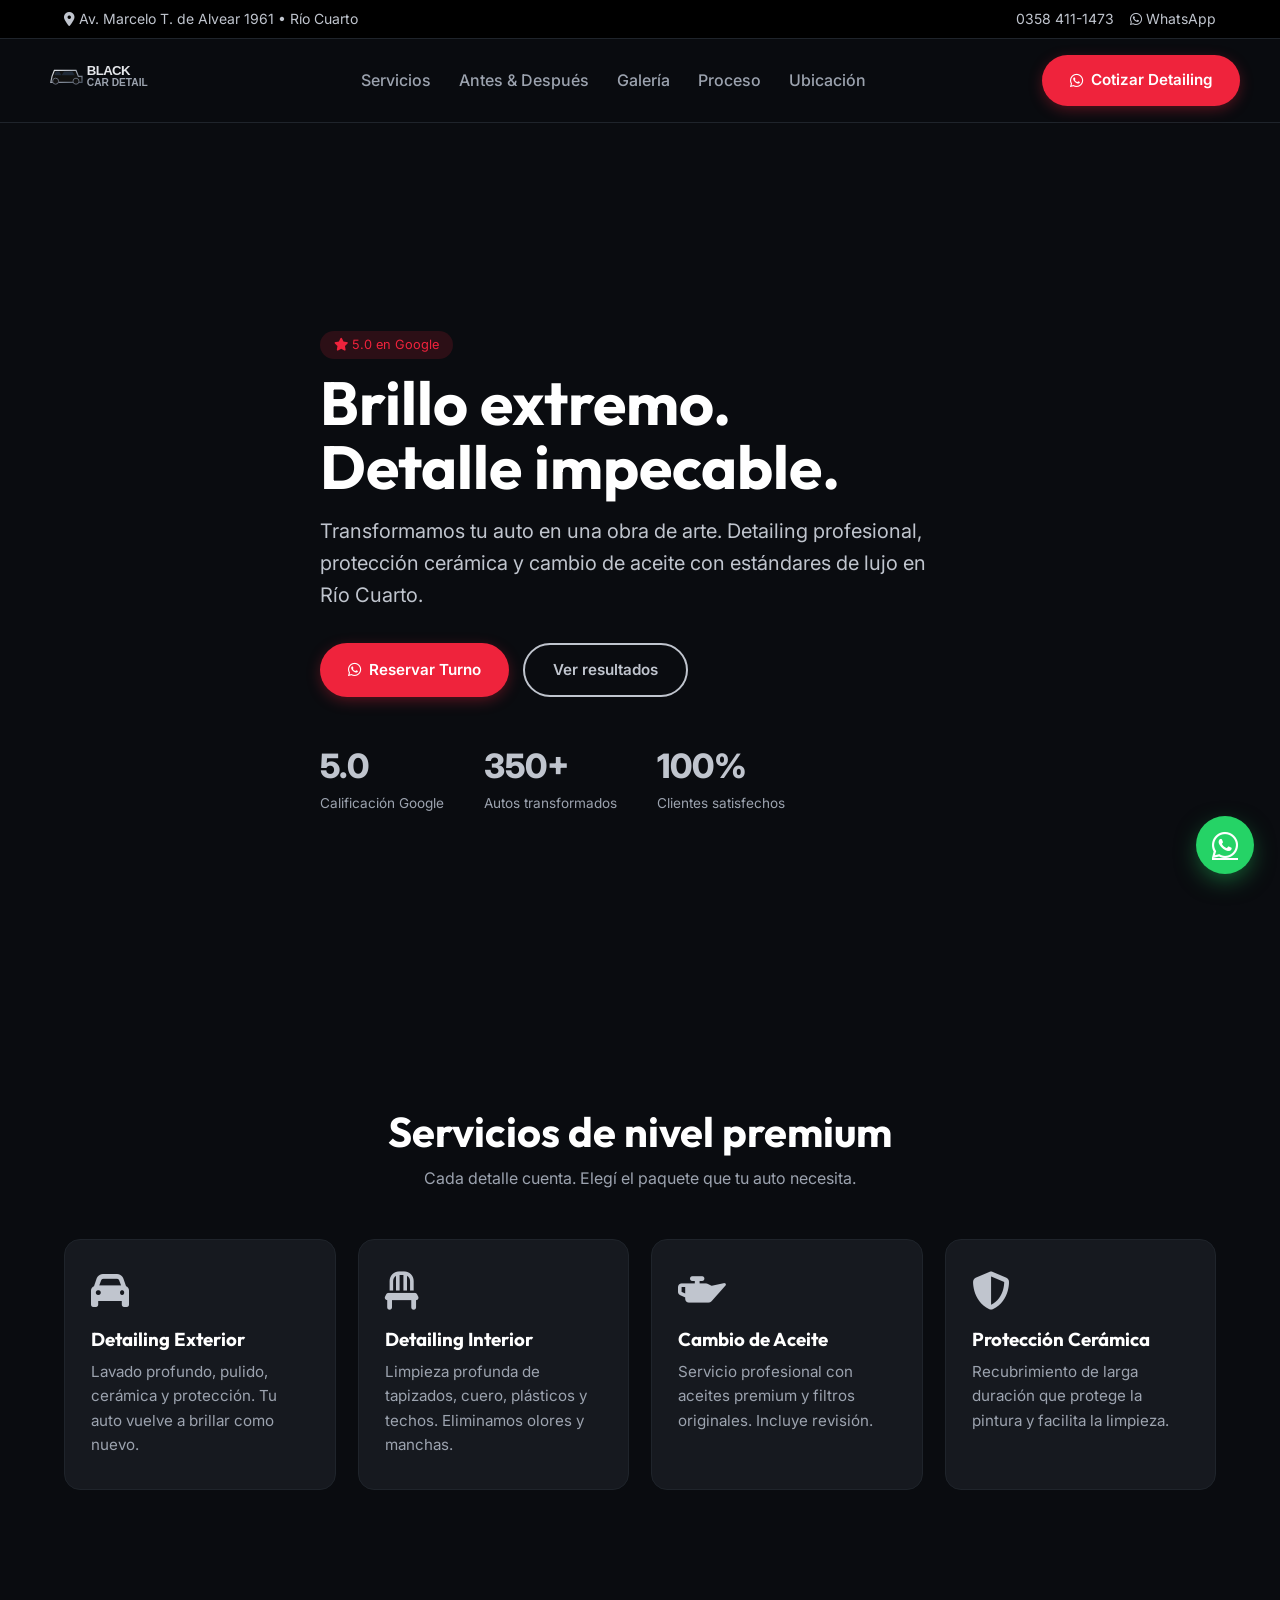
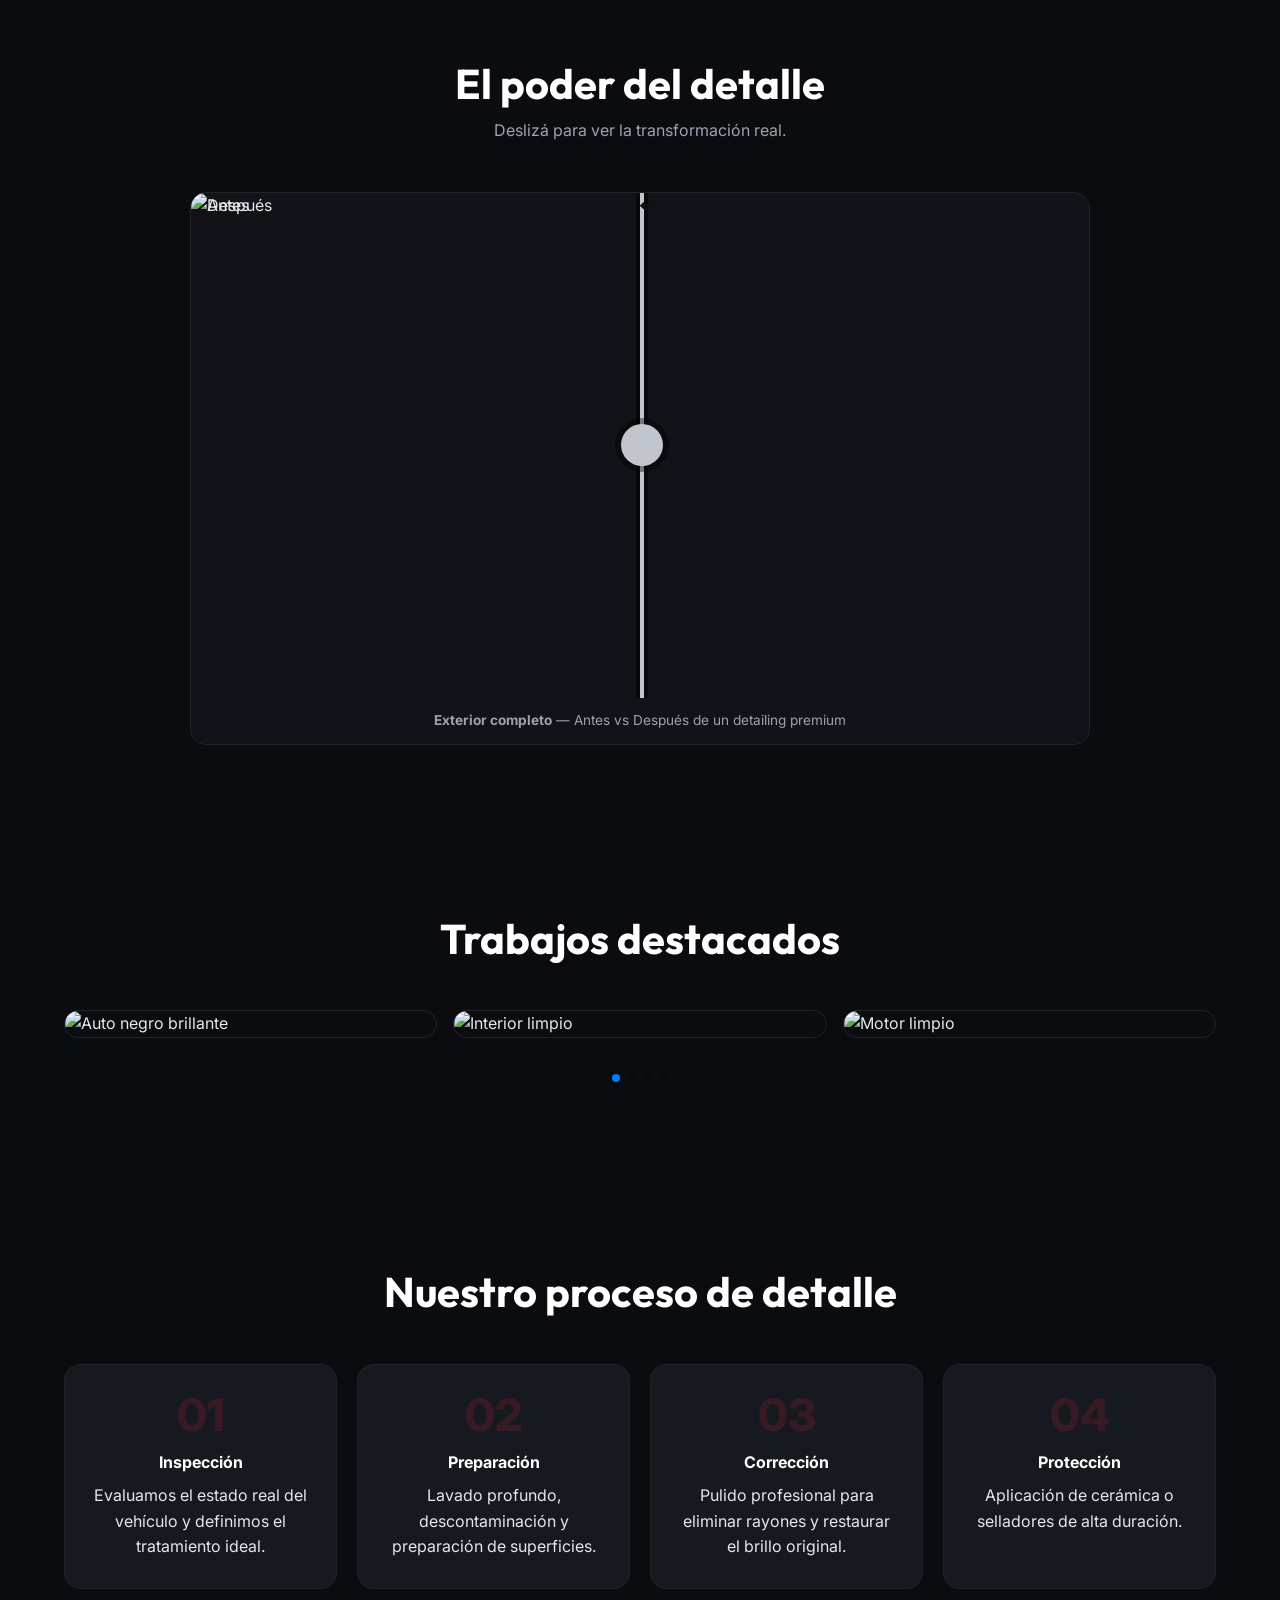
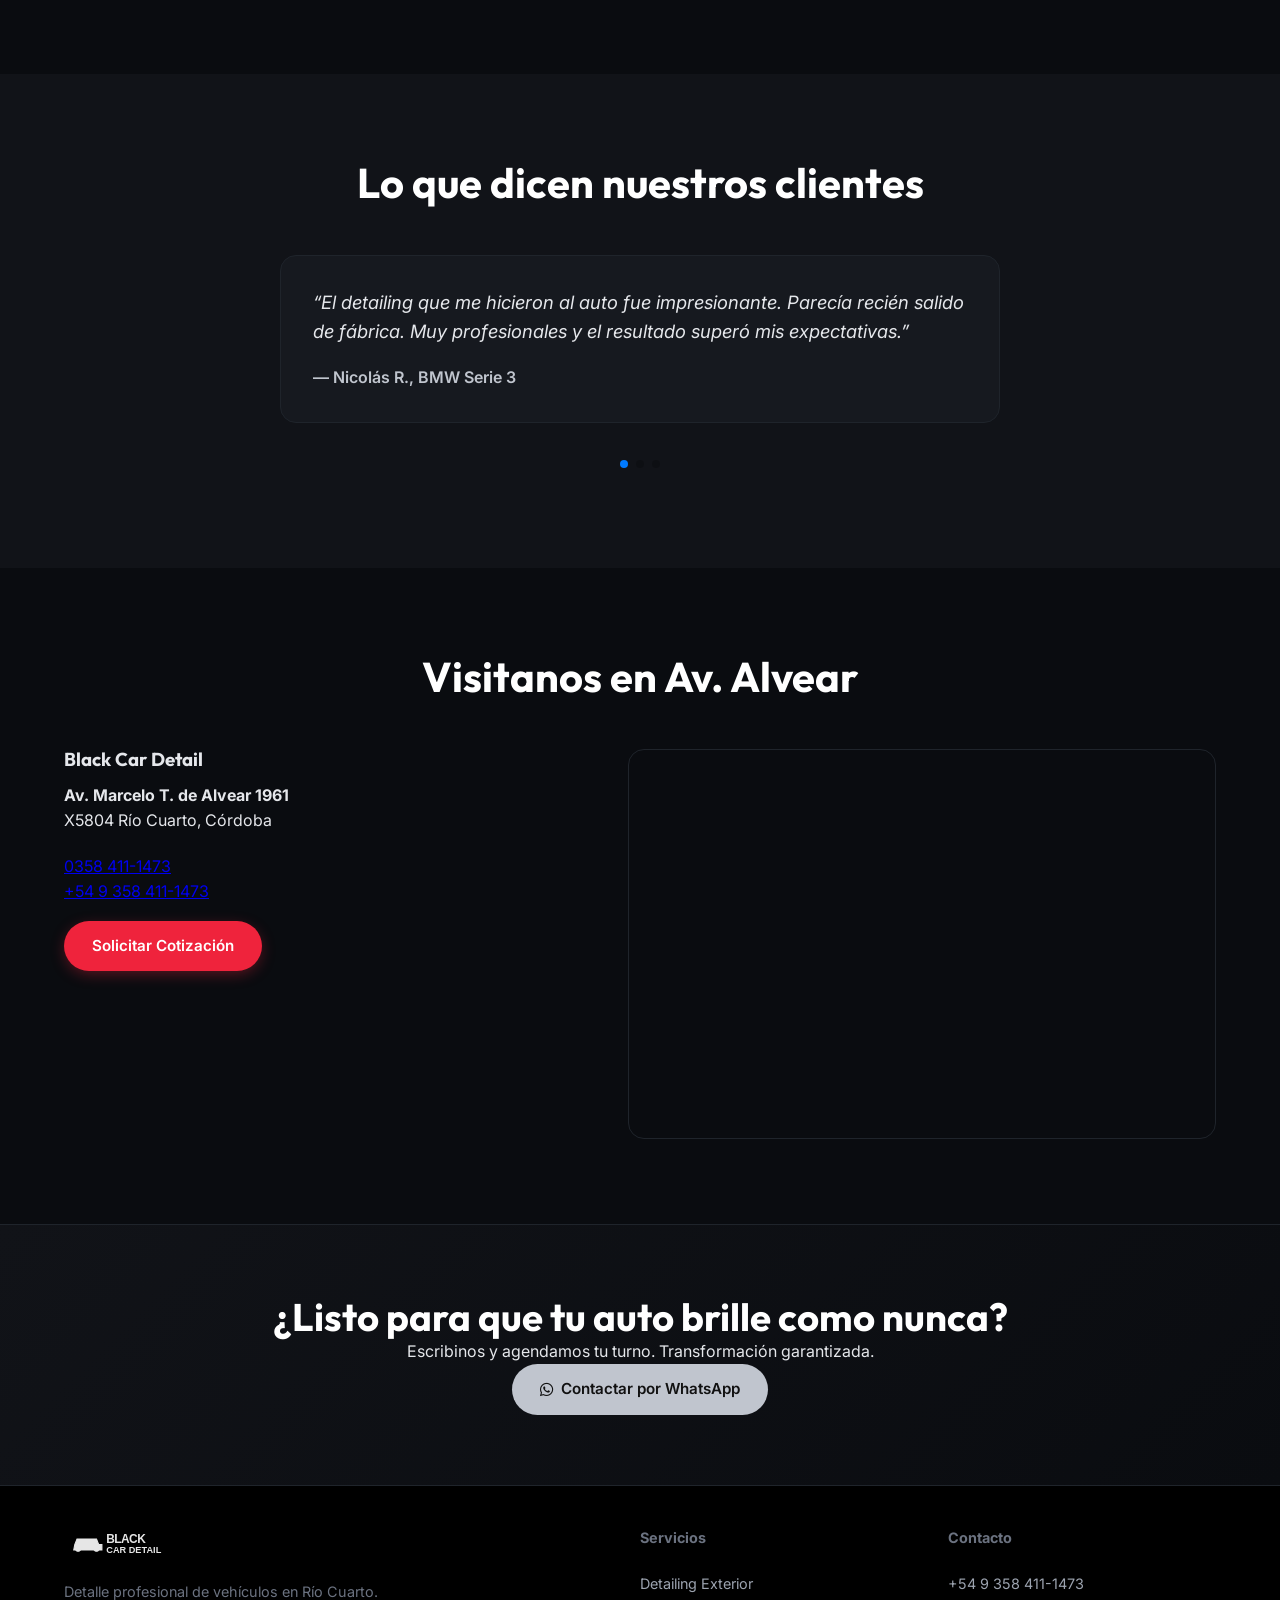
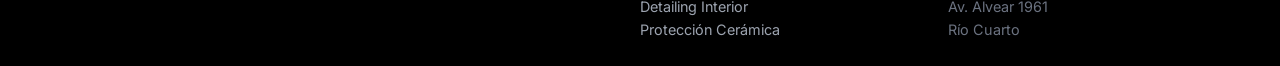
==== Black Car Detail/index.html @ a3a3e651 "feat: add premium Black Car Detail landing - Ultra dark luxury design focused on car shine and detai" ====
<!DOCTYPE html>
<html lang="es">
<head>
  <meta charset="UTF-8">
  <meta name="viewport" content="width=device-width, initial-scale=1.0">
  <meta name="description" content="Black Car Detail - Detailing premium de autos en Río Cuarto. Limpieza profesional, protección y brillo impecable. Cambio de aceite y servicios especializados.">
  <title>Black Car Detail | Detailing Premium en Río Cuarto</title>

  <link rel="icon" type="image/svg+xml" href="assets/logo.svg">

  <!-- Fonts -->
  <link href="https://fonts.googleapis.com/css2?family=Outfit:wght@400;500;600;700;800&family=Inter:wght@400;500;600&display=swap" rel="stylesheet">
  <link rel="stylesheet" href="https://cdnjs.cloudflare.com/ajax/libs/font-awesome/6.5.1/css/all.min.css">

  <!-- AOS -->
  <link href="https://cdn.jsdelivr.net/npm/aos@2.3.4/dist/aos.css" rel="stylesheet">

  <!-- Swiper -->
  <link rel="stylesheet" href="https://cdn.jsdelivr.net/npm/swiper@11/swiper-bundle.min.css" />

  <link rel="stylesheet" href="styles.css">
</head>
<body>

  <!-- Top Bar -->
  <div class="top-bar">
    <div class="container">
      <div><i class="fas fa-map-marker-alt"></i> Av. Marcelo T. de Alvear 1961 • Río Cuarto</div>
      <div>
        <a href="tel:+543584111473">0358 411-1473</a> &nbsp;&nbsp;
        <a href="https://wa.me/5493584111473" target="_blank"><i class="fab fa-whatsapp"></i> WhatsApp</a>
      </div>
    </div>
  </div>

  <!-- Navbar -->
  <nav class="navbar">
    <div class="container nav">
      <a href="#hero" class="logo">
        <img src="assets/logo.svg" alt="Black Car Detail">
      </a>

      <ul class="nav-links" id="navLinks">
        <li><a href="#servicios">Servicios</a></li>
        <li><a href="#antes-despues">Antes & Después</a></li>
        <li><a href="#galeria">Galería</a></li>
        <li><a href="#proceso">Proceso</a></li>
        <li><a href="#ubicacion">Ubicación</a></li>
      </ul>

      <div class="nav-actions">
        <a href="https://wa.me/5493584111473?text=Hola%20Black%20Car%20Detail%2C%20quiero%20cotizar%20un%20detailing." 
           class="btn btn-primary" target="_blank">
          <i class="fab fa-whatsapp"></i> Cotizar Detailing
        </a>
        <button class="nav-toggle" id="navToggle"><i class="fas fa-bars"></i></button>
      </div>
    </div>
  </nav>

  <!-- HERO - Very Vistoso -->
  <section class="hero" id="hero">
    <div class="hero-bg"></div>
    <div class="container">
      <div class="hero-content" data-aos="fade-up">
        <div style="display: inline-block; background: rgba(239,35,60,0.15); color: #EF233C; padding: 4px 14px; border-radius: 999px; font-size: 0.8rem; margin-bottom: 12px;">
          <i class="fas fa-star"></i> 5.0 en Google
        </div>
        
        <h1>Brillo extremo.<br>Detalle impecable.</h1>
        <p class="lead">Transformamos tu auto en una obra de arte. Detailing profesional, protección cerámica y cambio de aceite con estándares de lujo en Río Cuarto.</p>
        
        <div class="hero-actions">
          <a href="https://wa.me/5493584111473?text=Hola%20Black%20Car%20Detail%2C%20quiero%20reservar%20un%20turno." 
             class="btn btn-primary" target="_blank">
            <i class="fab fa-whatsapp"></i> Reservar Turno
          </a>
          <a href="#antes-despues" class="btn btn-outline">Ver resultados</a>
        </div>

        <div class="stats">
          <div class="stat">
            <div class="stat-number">5.0</div>
            <div class="stat-label">Calificación Google</div>
          </div>
          <div class="stat">
            <div class="stat-number">350+</div>
            <div class="stat-label">Autos transformados</div>
          </div>
          <div class="stat">
            <div class="stat-number">100%</div>
            <div class="stat-label">Clientes satisfechos</div>
          </div>
        </div>
      </div>
    </div>
  </section>

  <!-- SERVICIOS -->
  <section class="section" id="servicios">
    <div class="container">
      <div class="section-title" data-aos="fade-up">
        <h2>Servicios de nivel premium</h2>
        <p>Cada detalle cuenta. Elegí el paquete que tu auto necesita.</p>
      </div>

      <div class="services-grid">
        <div class="service-card" data-aos="fade-up">
          <i class="fas fa-car"></i>
          <h3>Detailing Exterior</h3>
          <p>Lavado profundo, pulido, cerámica y protección. Tu auto vuelve a brillar como nuevo.</p>
        </div>
        <div class="service-card" data-aos="fade-up" data-aos-delay="80">
          <i class="fas fa-chair"></i>
          <h3>Detailing Interior</h3>
          <p>Limpieza profunda de tapizados, cuero, plásticos y techos. Eliminamos olores y manchas.</p>
        </div>
        <div class="service-card" data-aos="fade-up" data-aos-delay="160">
          <i class="fas fa-oil-can"></i>
          <h3>Cambio de Aceite</h3>
          <p>Servicio profesional con aceites premium y filtros originales. Incluye revisión.</p>
        </div>
        <div class="service-card" data-aos="fade-up" data-aos-delay="240">
          <i class="fas fa-shield-alt"></i>
          <h3>Protección Cerámica</h3>
          <p>Recubrimiento de larga duración que protege la pintura y facilita la limpieza.</p>
        </div>
      </div>
    </div>
  </section>

  <!-- ANTES Y DESPUÉS - Interactive Slider -->
  <section class="section" id="antes-despues">
    <div class="container">
      <div class="section-title">
        <h2>El poder del detalle</h2>
        <p>Deslizá para ver la transformación real.</p>
      </div>

      <div class="before-after">
        <div class="before-after-container" id="slider">
          <img src="https://images.unsplash.com/photo-1552519507-da3b142c6e3d?w=1200" alt="Antes" class="after-img">
          <img src="https://images.unsplash.com/photo-1618843479313-40f8c8f1a4e1?w=1200" alt="Después" class="before-img" id="beforeImg">
          <div class="slider-handle" id="sliderHandle">
            <i class="fas fa-arrows-alt-h" style="color:#111; font-size:14px;"></i>
          </div>
        </div>
        <div style="padding: 12px 20px; text-align: center; background: #111318; font-size: 0.85rem; color: #9CA3AF;">
          <strong>Exterior completo</strong> — Antes vs Después de un detailing premium
        </div>
      </div>
    </div>
  </section>

  <!-- GALERÍA -->
  <section class="section" id="galeria">
    <div class="container">
      <div class="section-title">
        <h2>Trabajos destacados</h2>
      </div>

      <div class="swiper gallery-swiper">
        <div class="swiper-wrapper">
          <div class="swiper-slide">
            <div class="gallery-slide">
              <img src="https://images.unsplash.com/photo-1618843479313-40f8c8f1a4e1?w=800" alt="Auto negro brillante">
            </div>
          </div>
          <div class="swiper-slide">
            <div class="gallery-slide">
              <img src="https://images.unsplash.com/photo-1552519507-da3b142c6e3d?w=800" alt="Interior limpio">
            </div>
          </div>
          <div class="swiper-slide">
            <div class="gallery-slide">
              <img src="https://images.unsplash.com/photo-1609520761760-9b6a6a7a7c1d?w=800" alt="Motor limpio">
            </div>
          </div>
          <div class="swiper-slide">
            <div class="gallery-slide">
              <img src="https://images.unsplash.com/photo-1503376780353-7e6692767b70?w=800" alt="Auto detallado">
            </div>
          </div>
        </div>
        <div class="swiper-pagination"></div>
      </div>
    </div>
  </section>

  <!-- PROCESO -->
  <section class="section" id="proceso">
    <div class="container">
      <div class="section-title">
        <h2>Nuestro proceso de detalle</h2>
      </div>

      <div class="process-grid">
        <div class="process-step" data-aos="fade-up">
          <div class="number">01</div>
          <h4>Inspección</h4>
          <p>Evaluamos el estado real del vehículo y definimos el tratamiento ideal.</p>
        </div>
        <div class="process-step" data-aos="fade-up" data-aos-delay="80">
          <div class="number">02</div>
          <h4>Preparación</h4>
          <p>Lavado profundo, descontaminación y preparación de superficies.</p>
        </div>
        <div class="process-step" data-aos="fade-up" data-aos-delay="160">
          <div class="number">03</div>
          <h4>Corrección</h4>
          <p>Pulido profesional para eliminar rayones y restaurar el brillo original.</p>
        </div>
        <div class="process-step" data-aos="fade-up" data-aos-delay="240">
          <div class="number">04</div>
          <h4>Protección</h4>
          <p>Aplicación de cerámica o selladores de alta duración.</p>
        </div>
      </div>
    </div>
  </section>

  <!-- TESTIMONIOS -->
  <section class="section" style="background: #111318;">
    <div class="container">
      <div class="section-title">
        <h2>Lo que dicen nuestros clientes</h2>
      </div>

      <div class="swiper testimonial-swiper">
        <div class="swiper-wrapper">
          <div class="swiper-slide">
            <div class="testimonial">
              <p>“El detailing que me hicieron al auto fue impresionante. Parecía recién salido de fábrica. Muy profesionales y el resultado superó mis expectativas.”</p>
              <div class="author">— Nicolás R., BMW Serie 3</div>
            </div>
          </div>
          <div class="swiper-slide">
            <div class="testimonial">
              <p>“Hice cambio de aceite + detailing completo. El auto quedó impecable por dentro y por fuera. Volveré sin dudas.”</p>
              <div class="author">— Laura M., Toyota Corolla</div>
            </div>
          </div>
          <div class="swiper-slide">
            <div class="testimonial">
              <p>“Excelente atención y calidad. Aplicaron cerámica y el brillo se mantiene después de varias semanas. Recomendadísimo.”</p>
              <div class="author">— Martín G., Audi A4</div>
            </div>
          </div>
        </div>
        <div class="swiper-pagination"></div>
      </div>
    </div>
  </section>

  <!-- UBICACIÓN -->
  <section class="section" id="ubicacion">
    <div class="container">
      <div class="section-title">
        <h2>Visitanos en Av. Alvear</h2>
      </div>

      <div class="location-grid">
        <div>
          <h3 style="margin-bottom: 12px;">Black Car Detail</h3>
          <p><strong>Av. Marcelo T. de Alvear 1961</strong><br>X5804 Río Cuarto, Córdoba</p>
          
          <p style="margin-top: 20px;">
            <a href="tel:+543584111473">0358 411-1473</a><br>
            <a href="https://wa.me/5493584111473" target="_blank">+54 9 358 411-1473</a>
          </p>

          <a href="https://wa.me/5493584111473?text=Hola%20Black%20Car%20Detail%2C%20quiero%20cotizar%20un%20detailing." 
             class="btn btn-primary" target="_blank" style="margin-top: 16px;">
            Solicitar Cotización
          </a>
        </div>

        <div class="map-container">
          <iframe 
            src="https://www.google.com/maps?q=-33.0935273,-64.3237885&hl=es&z=17&output=embed" 
            loading="lazy" 
            allowfullscreen>
          </iframe>
        </div>
      </div>
    </div>
  </section>

  <!-- FINAL CTA -->
  <section class="final-cta">
    <div class="container">
      <h2>¿Listo para que tu auto brille como nunca?</h2>
      <p>Escribinos y agendamos tu turno. Transformación garantizada.</p>
      <a href="https://wa.me/5493584111473?text=Hola%20Black%20Car%20Detail%2C%20quiero%20reservar%20un%20turno." 
         class="btn btn-silver" target="_blank">
        <i class="fab fa-whatsapp"></i> Contactar por WhatsApp
      </a>
    </div>
  </section>

  <footer class="footer">
    <div class="container footer-grid">
      <div>
        <img src="assets/logo.svg" alt="Black Car Detail" style="height: 38px; margin-bottom: 10px; filter: brightness(0) invert(0.9);">
        <p>Detalle profesional de vehículos en Río Cuarto.</p>
      </div>
      <div>
        <strong>Servicios</strong><br><br>
        <a href="#servicios">Detailing Exterior</a><br>
        <a href="#servicios">Detailing Interior</a><br>
        <a href="#servicios">Protección Cerámica</a>
      </div>
      <div>
        <strong>Contacto</strong><br><br>
        <a href="https://wa.me/5493584111473" target="_blank">+54 9 358 411-1473</a><br>
        Av. Alvear 1961<br>
        Río Cuarto
      </div>
    </div>
  </footer>

  <!-- Floating WA -->
  <a href="https://wa.me/5493584111473?text=Hola%20Black%20Car%20Detail%2C%20quiero%20informaci%C3%B3n." 
     class="wa-float" target="_blank" aria-label="Contactar por WhatsApp">
    <i class="fab fa-whatsapp"></i>
  </a>

  <!-- Scripts -->
  <script src="https://cdn.jsdelivr.net/npm/aos@2.3.4/dist/aos.js"></script>
  <script src="https://cdn.jsdelivr.net/npm/swiper@11/swiper-bundle.min.js"></script>
  <script src="script.js"></script>
</body>
</html>
---- Black Car Detail/styles.css ----
/* ==========================================================================
   BLACK CAR DETAIL - Premium Dark Detailing Aesthetic
   Ultra glossy, luxurious, detail-oriented design
   ========================================================================== */

:root {
  --bg: #0A0C10;
  --bg-elev: #111318;
  --bg-card: #16191F;
  --text: #E5E7EB;
  --text-muted: #9CA3AF;
  --accent: #EF233C;      /* Sharp red for energy */
  --silver: #C0C5CE;
  --gold: #D4AF37;
  --radius: 16px;
  --transition: all 0.35s cubic-bezier(0.23, 1, 0.32, 1);
}

* {
  box-sizing: border-box;
  margin: 0;
  padding: 0;
}

body {
  font-family: 'Inter', system-ui, sans-serif;
  background: var(--bg);
  color: var(--text);
  line-height: 1.6;
  overflow-x: hidden;
}

h1, h2, h3 {
  font-family: 'Outfit', sans-serif;
  font-weight: 700;
  line-height: 1.15;
}

.container {
  max-width: 1200px;
  margin: 0 auto;
  padding: 0 24px;
}

/* Top Bar */
.top-bar {
  background: #000;
  color: var(--silver);
  font-size: 0.875rem;
  padding: 8px 0;
  border-bottom: 1px solid #1F242B;
}
.top-bar .container {
  display: flex;
  justify-content: space-between;
  align-items: center;
  gap: 12px;
  flex-wrap: wrap;
}
.top-bar a {
  color: var(--silver);
  text-decoration: none;
}
.top-bar a:hover { color: var(--accent); }

/* Navbar - Glossy */
.navbar {
  background: rgba(10, 12, 16, 0.95);
  backdrop-filter: blur(16px);
  position: sticky;
  top: 0;
  z-index: 100;
  border-bottom: 1px solid #1F242B;
}
.nav {
  display: flex;
  align-items: center;
  justify-content: space-between;
  padding: 16px 0;
}
.logo img {
  height: 42px;
}
.logo-text {
  font-size: 1.25rem;
  font-weight: 800;
  letter-spacing: -0.5px;
  color: var(--silver);
}

.nav-links {
  display: flex;
  gap: 28px;
  list-style: none;
}
.nav-links a {
  color: var(--text-muted);
  text-decoration: none;
  font-weight: 500;
  transition: var(--transition);
}
.nav-links a:hover { color: var(--text); }

.nav-actions { display: flex; gap: 12px; }

.nav-toggle {
  display: none;
  background: none;
  border: 1px solid #333;
  color: var(--text);
  padding: 8px 12px;
  border-radius: 8px;
  font-size: 1.1rem;
}

/* Buttons - Glossy */
.btn {
  display: inline-flex;
  align-items: center;
  gap: 8px;
  padding: 13px 28px;
  border-radius: 9999px;
  font-weight: 600;
  text-decoration: none;
  transition: var(--transition);
  font-size: 0.95rem;
  border: none;
  cursor: pointer;
}
.btn-primary {
  background: var(--accent);
  color: white;
  box-shadow: 0 4px 15px -2px rgba(239, 35, 60, 0.4);
}
.btn-primary:hover {
  background: #C41E33;
  transform: translateY(-2px);
}
.btn-silver {
  background: var(--silver);
  color: #111;
}
.btn-silver:hover {
  background: #E5E7EB;
}
.btn-outline {
  background: transparent;
  border: 2px solid var(--silver);
  color: var(--silver);
}
.btn-outline:hover {
  background: var(--silver);
  color: #111;
}

/* HERO - Very Vistoso */
.hero {
  position: relative;
  min-height: 100vh;
  display: flex;
  align-items: center;
  overflow: hidden;
}
.hero-bg {
  position: absolute;
  inset: 0;
  background-image: url('https://images.unsplash.com/photo-1618843479313-40f8c8f1a4e1?w=1600&q=80');
  background-size: cover;
  background-position: center;
  background-attachment: fixed;
  z-index: -1;
}
.hero::after {
  content: '';
  position: absolute;
  inset: 0;
  background: linear-gradient(90deg, rgba(10,12,16,0.85) 0%, rgba(10,12,16,0.65) 50%, rgba(10,12,16,0.4) 100%);
}
.hero-content {
  position: relative;
  z-index: 2;
  max-width: 640px;
}
.hero-content h1 {
  font-size: 3.8rem;
  line-height: 1.05;
  margin-bottom: 16px;
  color: white;
}
.hero-content .lead {
  font-size: 1.25rem;
  color: #C0C5CE;
  margin-bottom: 32px;
}
.hero-actions {
  display: flex;
  gap: 14px;
  flex-wrap: wrap;
}

/* Stats - Glossy */
.stats {
  display: flex;
  gap: 40px;
  margin-top: 42px;
}
.stat {
  text-align: left;
}
.stat-number {
  font-size: 2.1rem;
  font-weight: 800;
  color: var(--silver);
}
.stat-label {
  font-size: 0.85rem;
  color: var(--text-muted);
}

/* Section */
.section {
  padding: 85px 0;
}
.section-title {
  text-align: center;
  margin-bottom: 48px;
}
.section-title h2 {
  font-size: 2.6rem;
  color: white;
}
.section-title p {
  color: var(--text-muted);
  max-width: 460px;
  margin: 10px auto 0;
}

/* Services - Premium Cards */
.services-grid {
  display: grid;
  grid-template-columns: repeat(auto-fit, minmax(260px, 1fr));
  gap: 22px;
}
.service-card {
  background: var(--bg-card);
  border-radius: var(--radius);
  padding: 32px 26px;
  border: 1px solid #1F242B;
  transition: var(--transition);
  position: relative;
  overflow: hidden;
}
.service-card::before {
  content: '';
  position: absolute;
  top: -50%;
  left: -50%;
  width: 60%;
  height: 80%;
  background: linear-gradient(135deg, rgba(255,255,255,0.06) 0%, transparent 60%);
  transform: skewX(-25deg);
  transition: var(--transition);
}
.service-card:hover {
  transform: translateY(-6px);
  border-color: #2A2F38;
}
.service-card:hover::before {
  left: 120%;
}
.service-card i {
  font-size: 2.4rem;
  color: var(--silver);
  margin-bottom: 18px;
}
.service-card h3 {
  color: white;
  margin-bottom: 10px;
}
.service-card p {
  color: var(--text-muted);
  font-size: 0.95rem;
}

/* Before / After Slider */
.before-after {
  background: var(--bg-elev);
  border-radius: var(--radius);
  overflow: hidden;
  position: relative;
  max-width: 900px;
  margin: 0 auto;
  border: 1px solid #1F242B;
}
.before-after-container {
  position: relative;
  width: 100%;
  aspect-ratio: 16 / 9;
  overflow: hidden;
}
.before-after img {
  position: absolute;
  top: 0;
  left: 0;
  width: 100%;
  height: 100%;
  object-fit: cover;
}
.before-img {
  clip-path: inset(0 50% 0 0);
  transition: clip-path 0.1s ease;
  z-index: 2;
}
.after-img {
  z-index: 1;
}
.slider-handle {
  position: absolute;
  top: 0;
  bottom: 0;
  width: 4px;
  background: var(--silver);
  left: 50%;
  z-index: 10;
  cursor: ew-resize;
  box-shadow: 0 0 0 4px rgba(0,0,0,0.5);
}
.slider-handle::after {
  content: '';
  position: absolute;
  top: 50%;
  left: 50%;
  transform: translate(-50%, -50%);
  width: 42px;
  height: 42px;
  background: var(--silver);
  border-radius: 50%;
  display: flex;
  align-items: center;
  justify-content: center;
  font-size: 1rem;
  color: #111;
  box-shadow: 0 0 0 6px rgba(0,0,0,0.4);
}

/* Swiper Gallery */
.swiper {
  padding-bottom: 60px;
}
.gallery-slide {
  border-radius: var(--radius);
  overflow: hidden;
  border: 1px solid #1F242B;
}
.gallery-slide img {
  width: 100%;
  height: 280px;
  object-fit: cover;
  transition: transform 0.6s ease;
}
.gallery-slide:hover img {
  transform: scale(1.08);
}

/* Process */
.process-grid {
  display: grid;
  grid-template-columns: repeat(auto-fit, minmax(220px, 1fr));
  gap: 20px;
}
.process-step {
  background: var(--bg-card);
  border-radius: var(--radius);
  padding: 28px;
  border: 1px solid #1F242B;
  text-align: center;
}
.process-step .number {
  font-size: 2.8rem;
  font-weight: 800;
  color: var(--accent);
  opacity: 0.15;
  line-height: 1;
}
.process-step h4 {
  margin: 12px 0 8px;
  color: white;
}

/* Testimonials */
.testimonial {
  background: var(--bg-card);
  border-radius: var(--radius);
  padding: 32px;
  max-width: 720px;
  margin: 0 auto;
  border: 1px solid #1F242B;
}
.testimonial p {
  font-size: 1.15rem;
  font-style: italic;
}
.testimonial .author {
  margin-top: 18px;
  color: var(--silver);
  font-weight: 600;
}

/* Location */
.location-grid {
  display: grid;
  grid-template-columns: 1fr 1.1fr;
  gap: 30px;
}
.map-container {
  border-radius: var(--radius);
  overflow: hidden;
  border: 1px solid #1F242B;
}
.map-container iframe {
  width: 100%;
  height: 380px;
  border: 0;
}

/* Final CTA */
.final-cta {
  background: linear-gradient(135deg, #111318, #0A0C10);
  border-top: 1px solid #1F242B;
  border-bottom: 1px solid #1F242B;
  text-align: center;
  padding: 70px 0;
}
.final-cta h2 {
  color: white;
  font-size: 2.4rem;
}

/* Footer */
.footer {
  background: #000;
  color: #6B7280;
  padding: 40px 0 25px;
  font-size: 0.9rem;
}
.footer-grid {
  display: grid;
  grid-template-columns: 2fr 1fr 1fr;
  gap: 40px;
}
.footer a {
  color: #9CA3AF;
  text-decoration: none;
}
.footer a:hover {
  color: var(--silver);
}

/* Floating WA */
.wa-float {
  position: fixed;
  bottom: 26px;
  right: 26px;
  background: #25d366;
  color: white;
  width: 58px;
  height: 58px;
  border-radius: 50%;
  display: flex;
  align-items: center;
  justify-content: center;
  font-size: 1.85rem;
  box-shadow: 0 8px 25px -4px rgba(37,211,102,0.5);
  z-index: 999;
}

/* Responsive */
@media (max-width: 768px) {
  .hero-content h1 { font-size: 2.8rem; }
  .nav-links {
    display: none;
    position: absolute;
    top: 70px;
    right: 20px;
    background: #111318;
    padding: 20px;
    border-radius: 12px;
    flex-direction: column;
    box-shadow: 0 10px 30px rgba(0,0,0,0.6);
  }
  .nav-links.active { display: flex; }
  .nav-toggle { display: block; }
  .location-grid { grid-template-columns: 1fr; }
  .footer-grid { grid-template-columns: 1fr; }
}

/* Shine effect utility */
.shine {
  position: relative;
  overflow: hidden;
}
.shine::after {
  content: '';
  position: absolute;
  top: -50%;
  left: -100%;
  width: 50%;
  height: 200%;
  background: linear-gradient(
    120deg,
    transparent,
    rgba(255,255,255,0.25),
    transparent
  );
  transition: 0.6s;
}
.service-card:hover .shine::after {
  left: 200%;
}
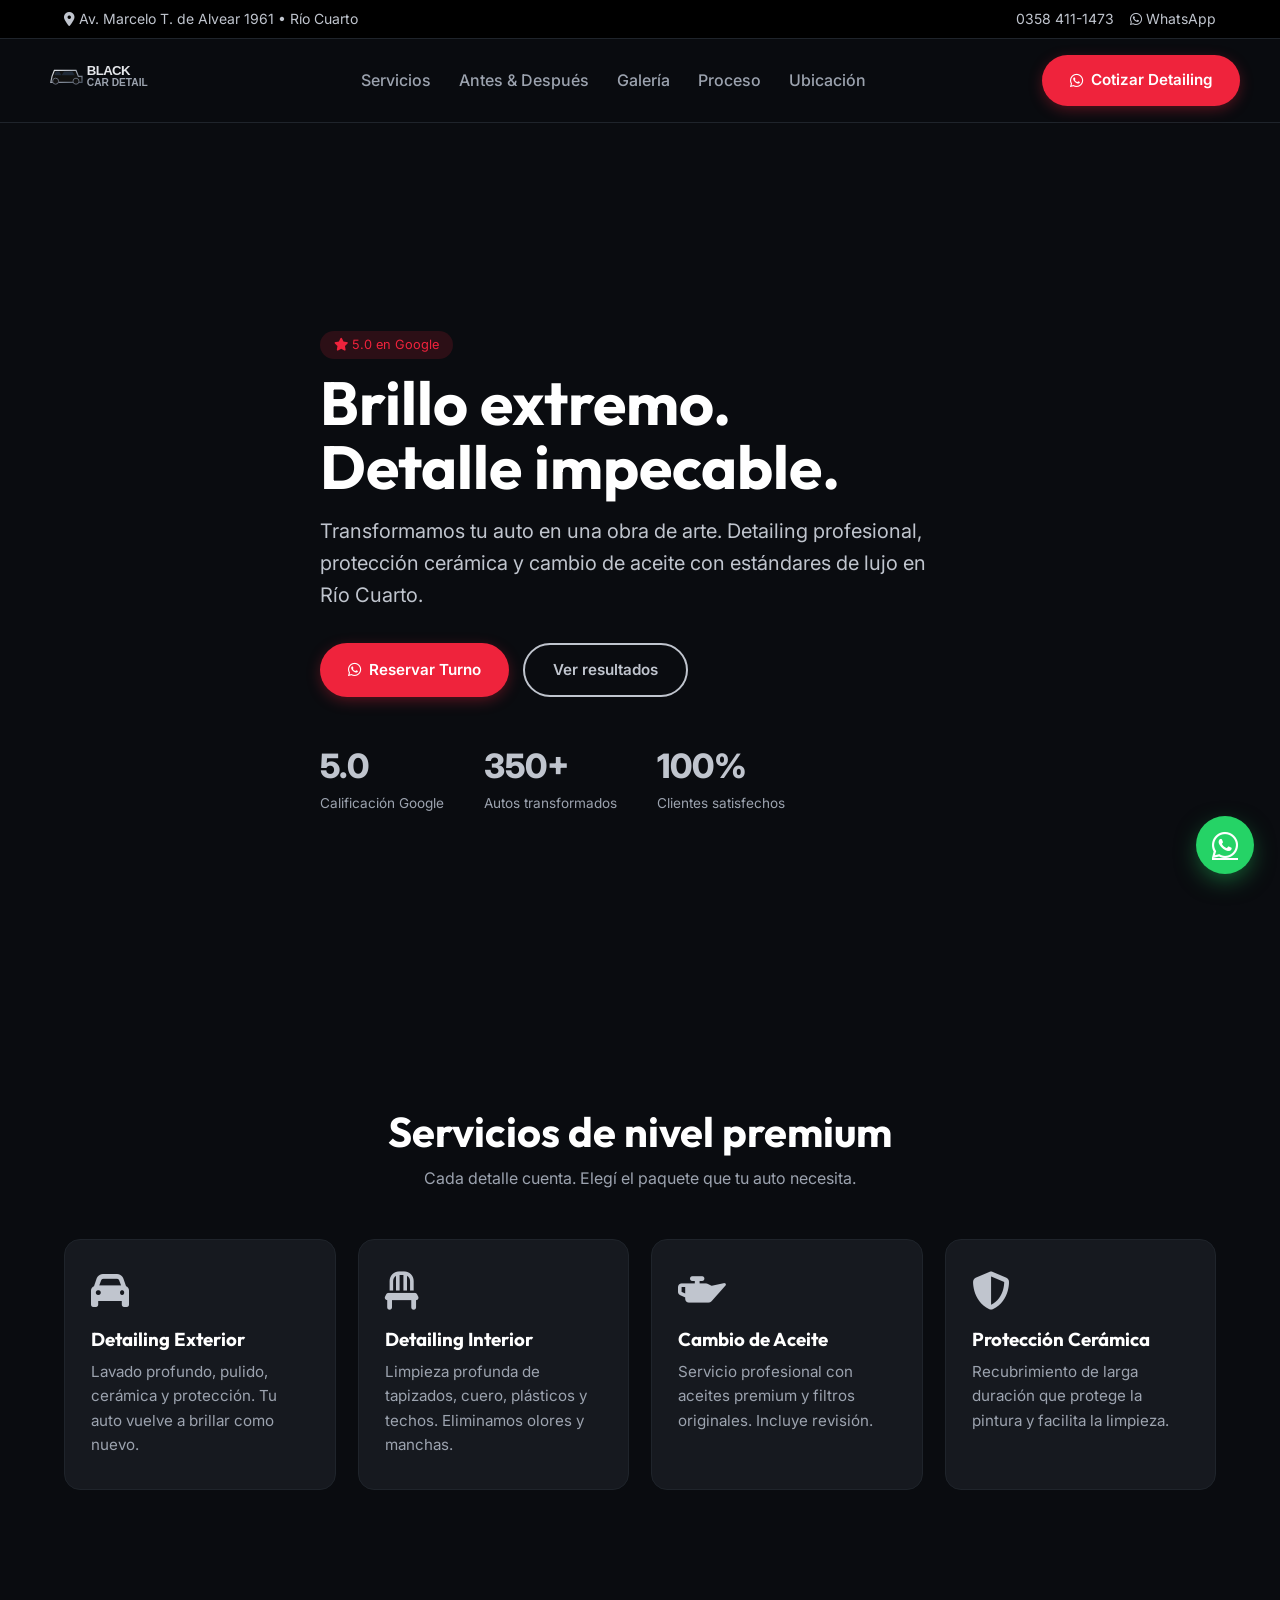
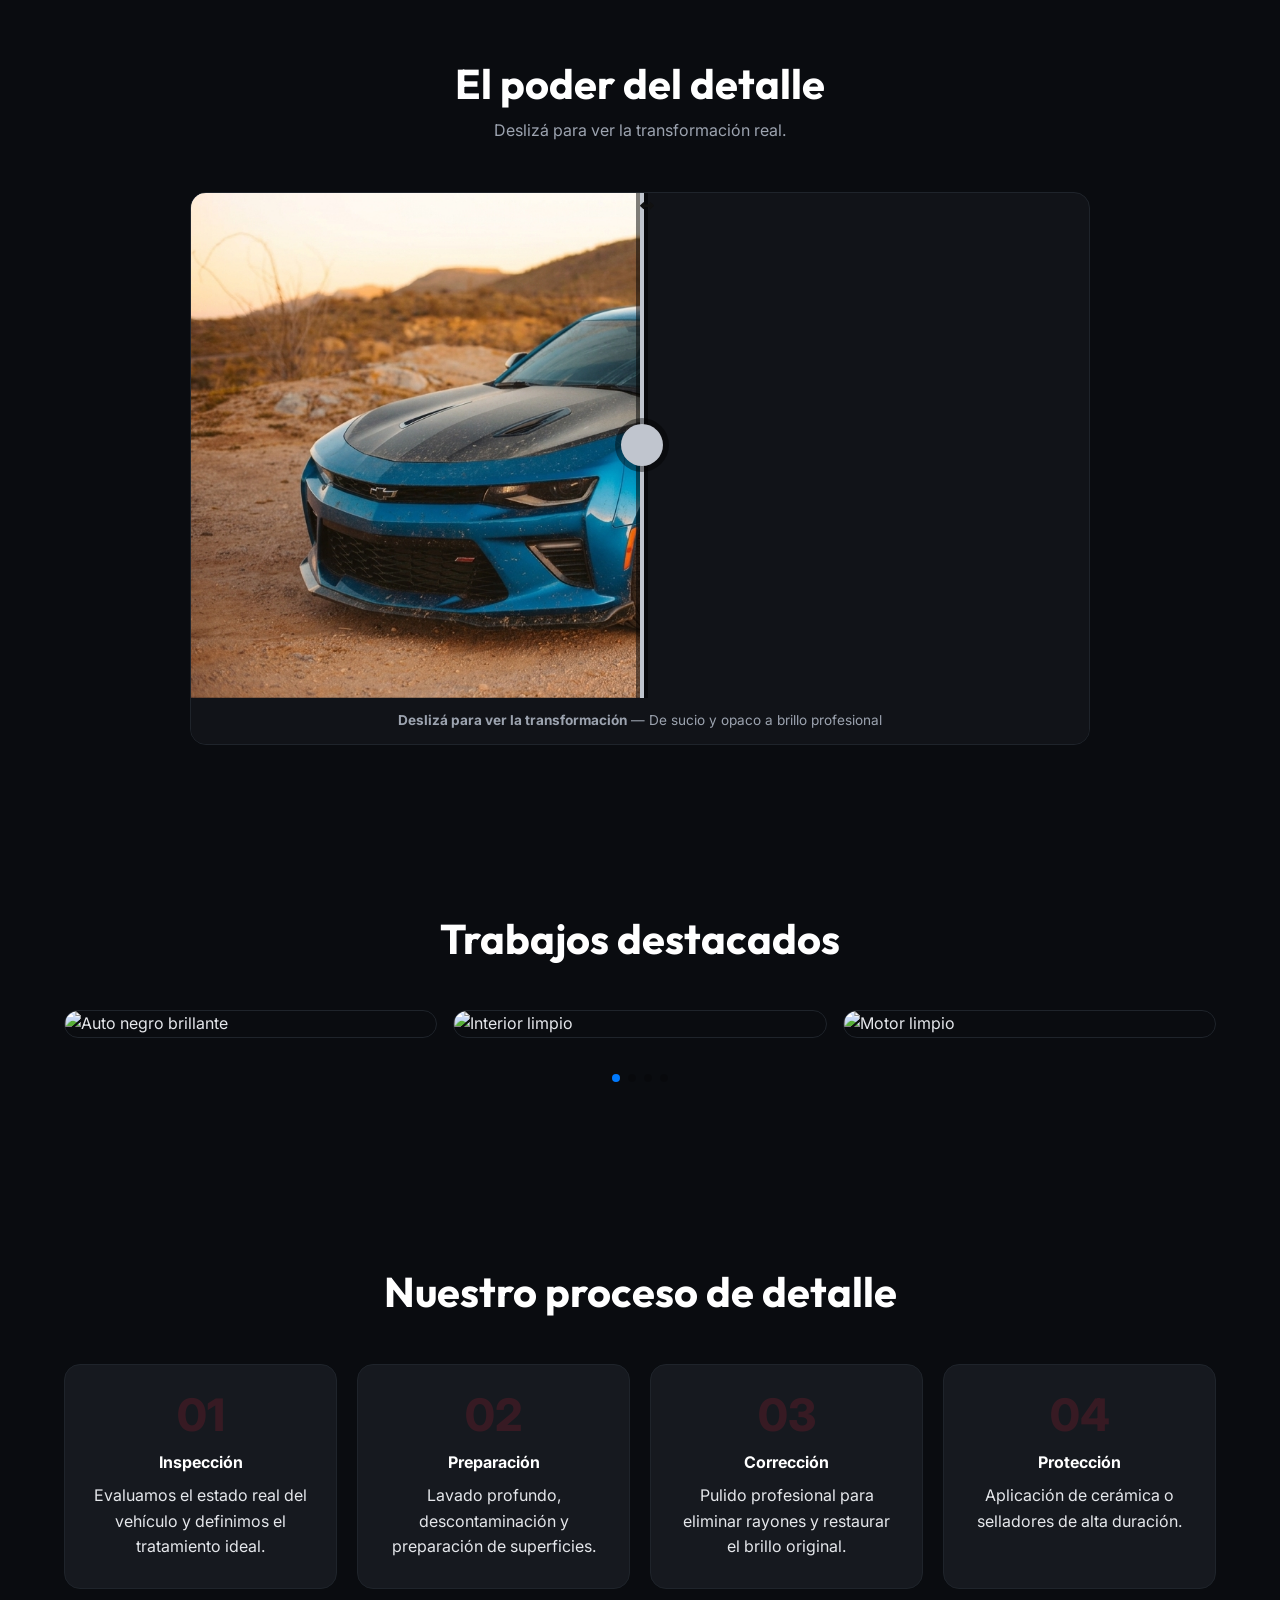
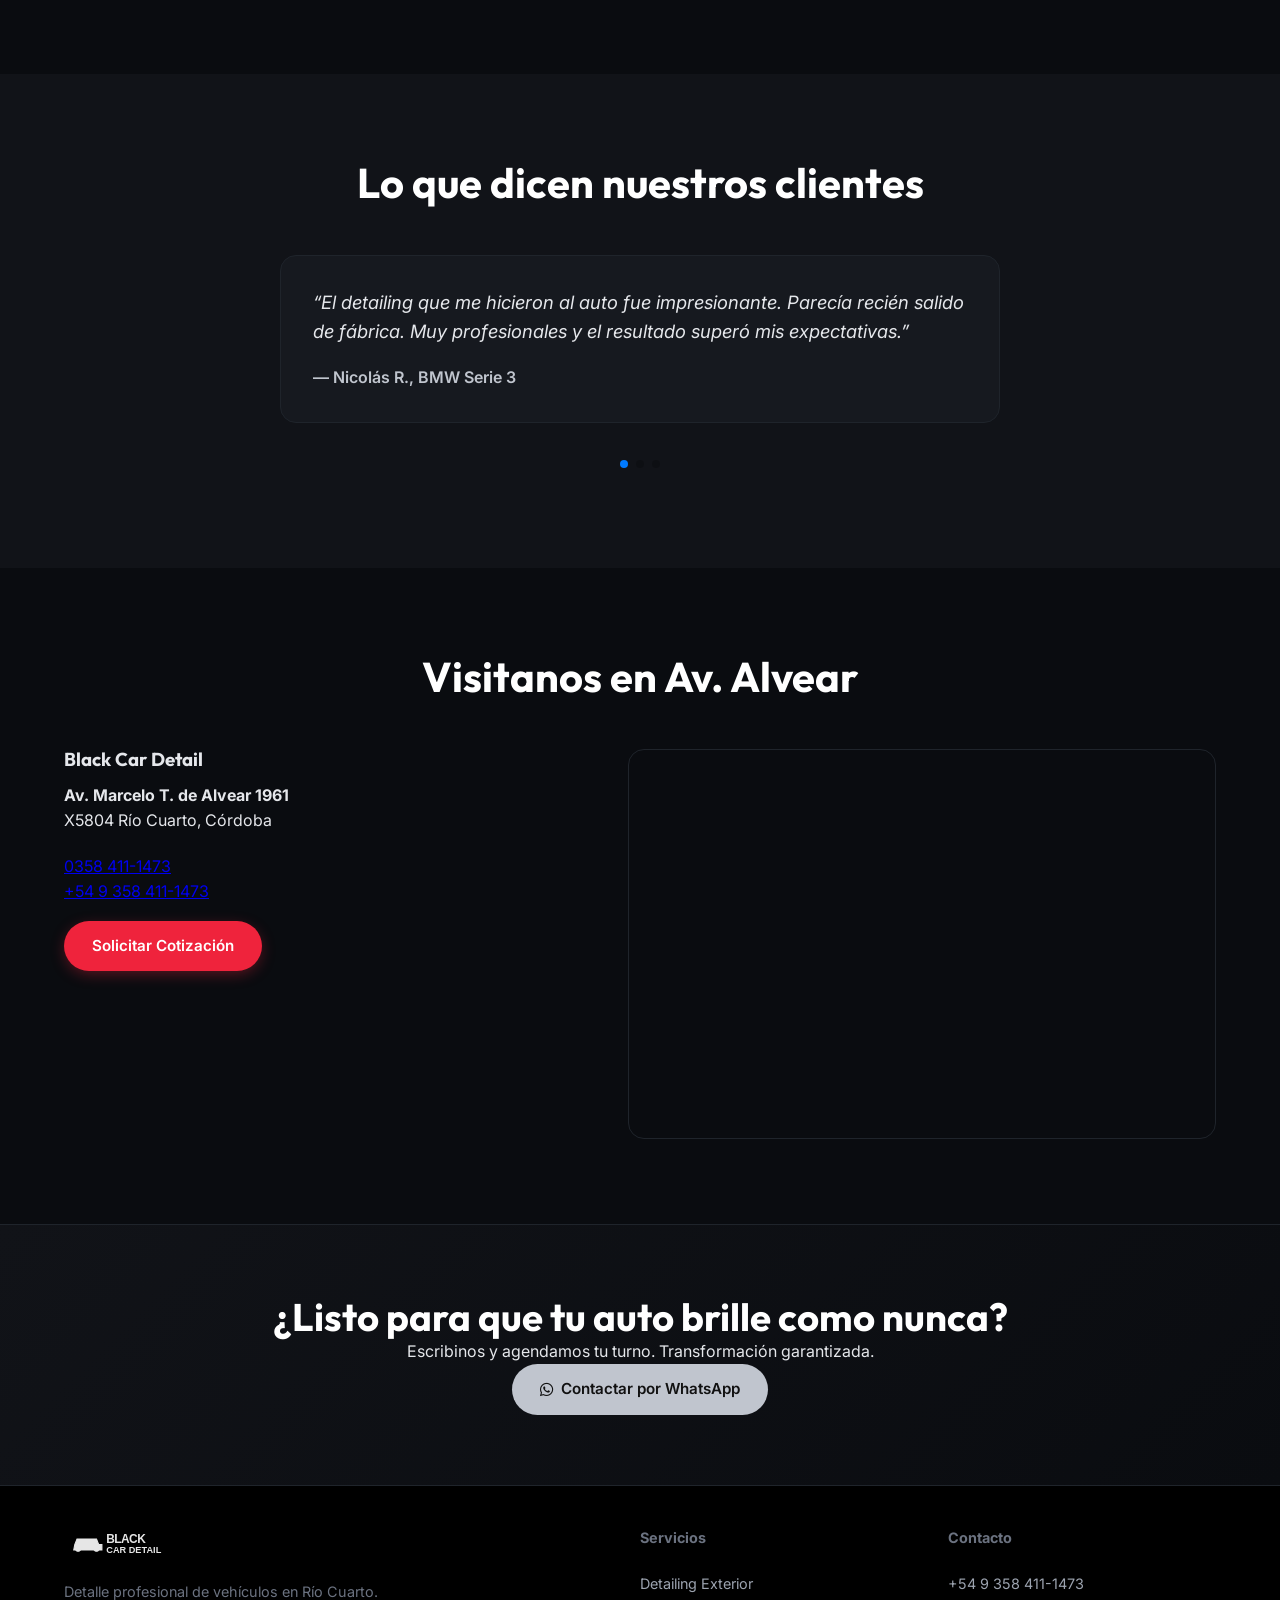
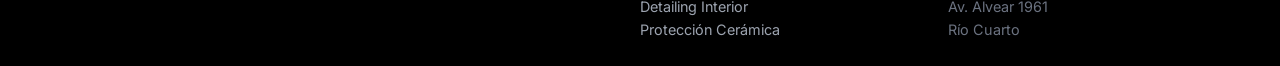
==== commit 7e1c6f68: "fix: update before/after slider with user dirty car image + polished hero background - Dirty Camaro " ====
--- a/Black Car Detail/index.html
+++ b/Black Car Detail/index.html
@@ -139,14 +139,16 @@
 
       <div class="before-after">
         <div class="before-after-container" id="slider">
-          <img src="https://images.unsplash.com/photo-1552519507-da3b142c6e3d?w=1200" alt="Antes" class="after-img">
-          <img src="https://images.unsplash.com/photo-1618843479313-40f8c8f1a4e1?w=1200" alt="Después" class="before-img" id="beforeImg">
+          <!-- Clean / After (base image) -->
+          <img src="https://images.unsplash.com/photo-1618843479313-40f8c8f1a4e1?w=1200" alt="Después de detailing" class="after-img">
+          <!-- Dirty / Before (the image you provided) -->
+          <img src="assets/dirty-car.jpg" alt="Antes de detailing" class="before-img" id="beforeImg">
           <div class="slider-handle" id="sliderHandle">
             <i class="fas fa-arrows-alt-h" style="color:#111; font-size:14px;"></i>
           </div>
         </div>
         <div style="padding: 12px 20px; text-align: center; background: #111318; font-size: 0.85rem; color: #9CA3AF;">
-          <strong>Exterior completo</strong> — Antes vs Después de un detailing premium
+          <strong>Deslizá para ver la transformación</strong> — De sucio y opaco a brillo profesional
         </div>
       </div>
     </div>
--- a/Black Car Detail/styles.css
+++ b/Black Car Detail/styles.css
@@ -164,9 +164,9 @@
 .hero-bg {
   position: absolute;
   inset: 0;
-  background-image: url('https://images.unsplash.com/photo-1618843479313-40f8c8f1a4e1?w=1600&q=80');
+  background-image: url('https://images.unsplash.com/photo-1503376780353-7e6692767b70?w=1600&q=80');
   background-size: cover;
-  background-position: center;
+  background-position: center 25%;
   background-attachment: fixed;
   z-index: -1;
 }
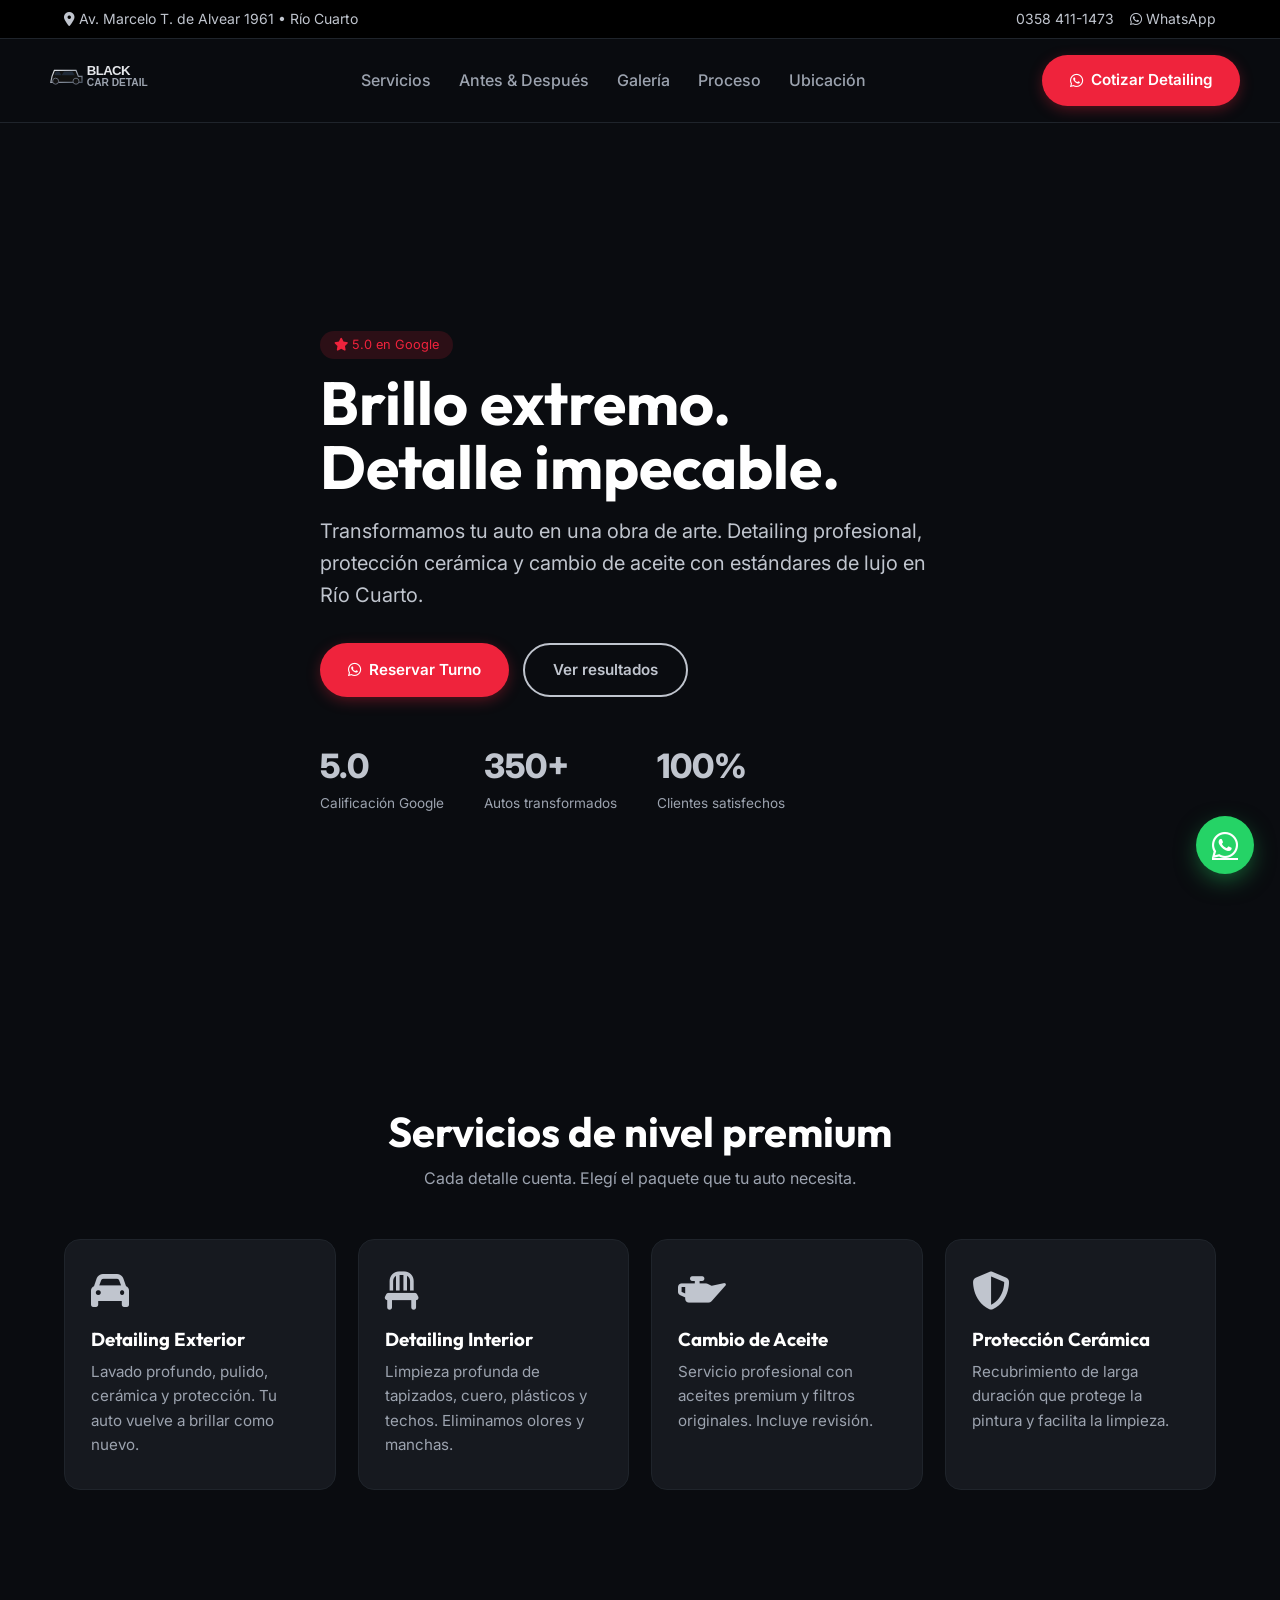
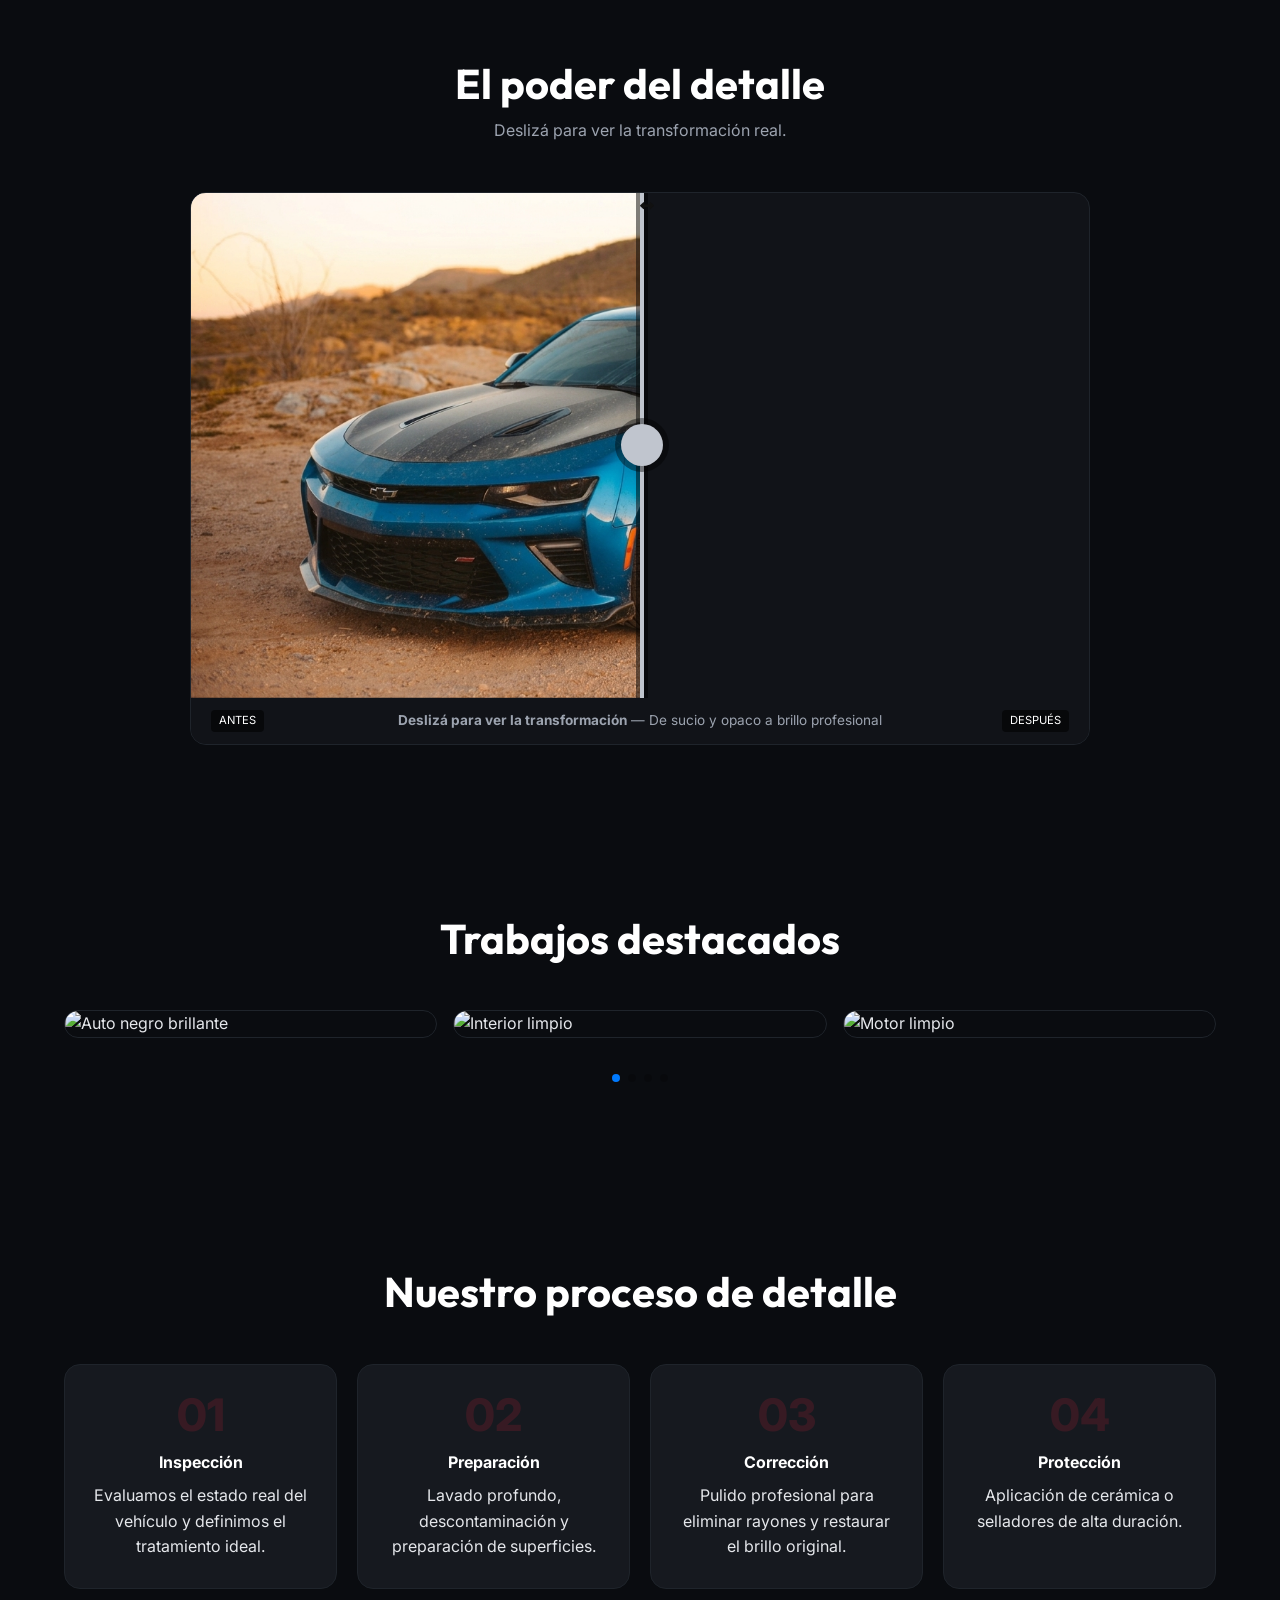
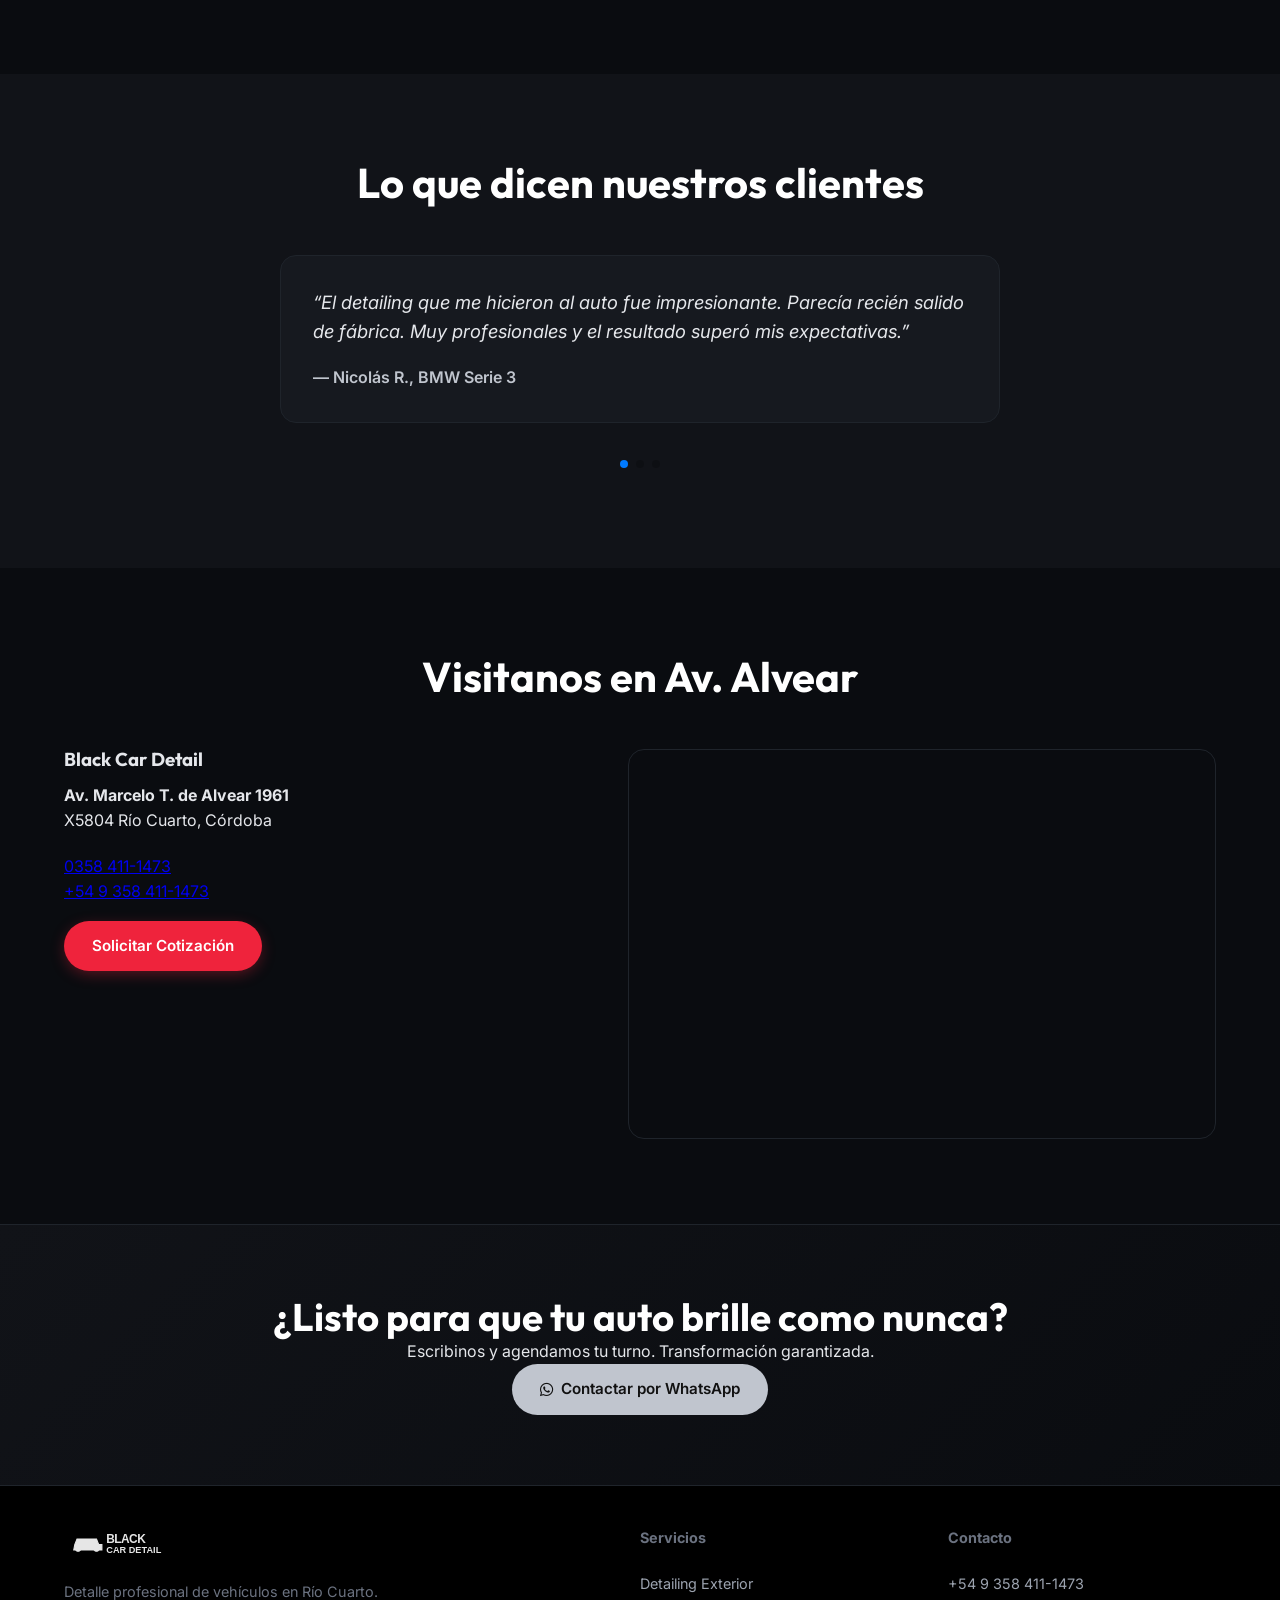
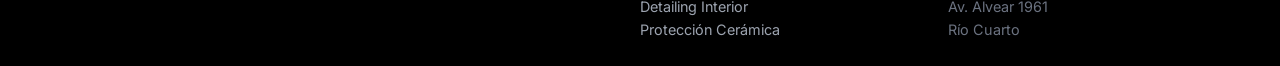
==== commit bb08f29f: "improve: add ANTES / DESPUÉS labels to slider" ====
--- a/Black Car Detail/index.html
+++ b/Black Car Detail/index.html
@@ -150,6 +150,8 @@
         <div style="padding: 12px 20px; text-align: center; background: #111318; font-size: 0.85rem; color: #9CA3AF;">
           <strong>Deslizá para ver la transformación</strong> — De sucio y opaco a brillo profesional
         </div>
+        <div style="position: absolute; bottom: 12px; left: 20px; background: rgba(0,0,0,0.6); color: #fff; font-size: 0.7rem; padding: 2px 8px; border-radius: 4px;">ANTES</div>
+        <div style="position: absolute; bottom: 12px; right: 20px; background: rgba(0,0,0,0.6); color: #fff; font-size: 0.7rem; padding: 2px 8px; border-radius: 4px;">DESPUÉS</div>
       </div>
     </div>
   </section>
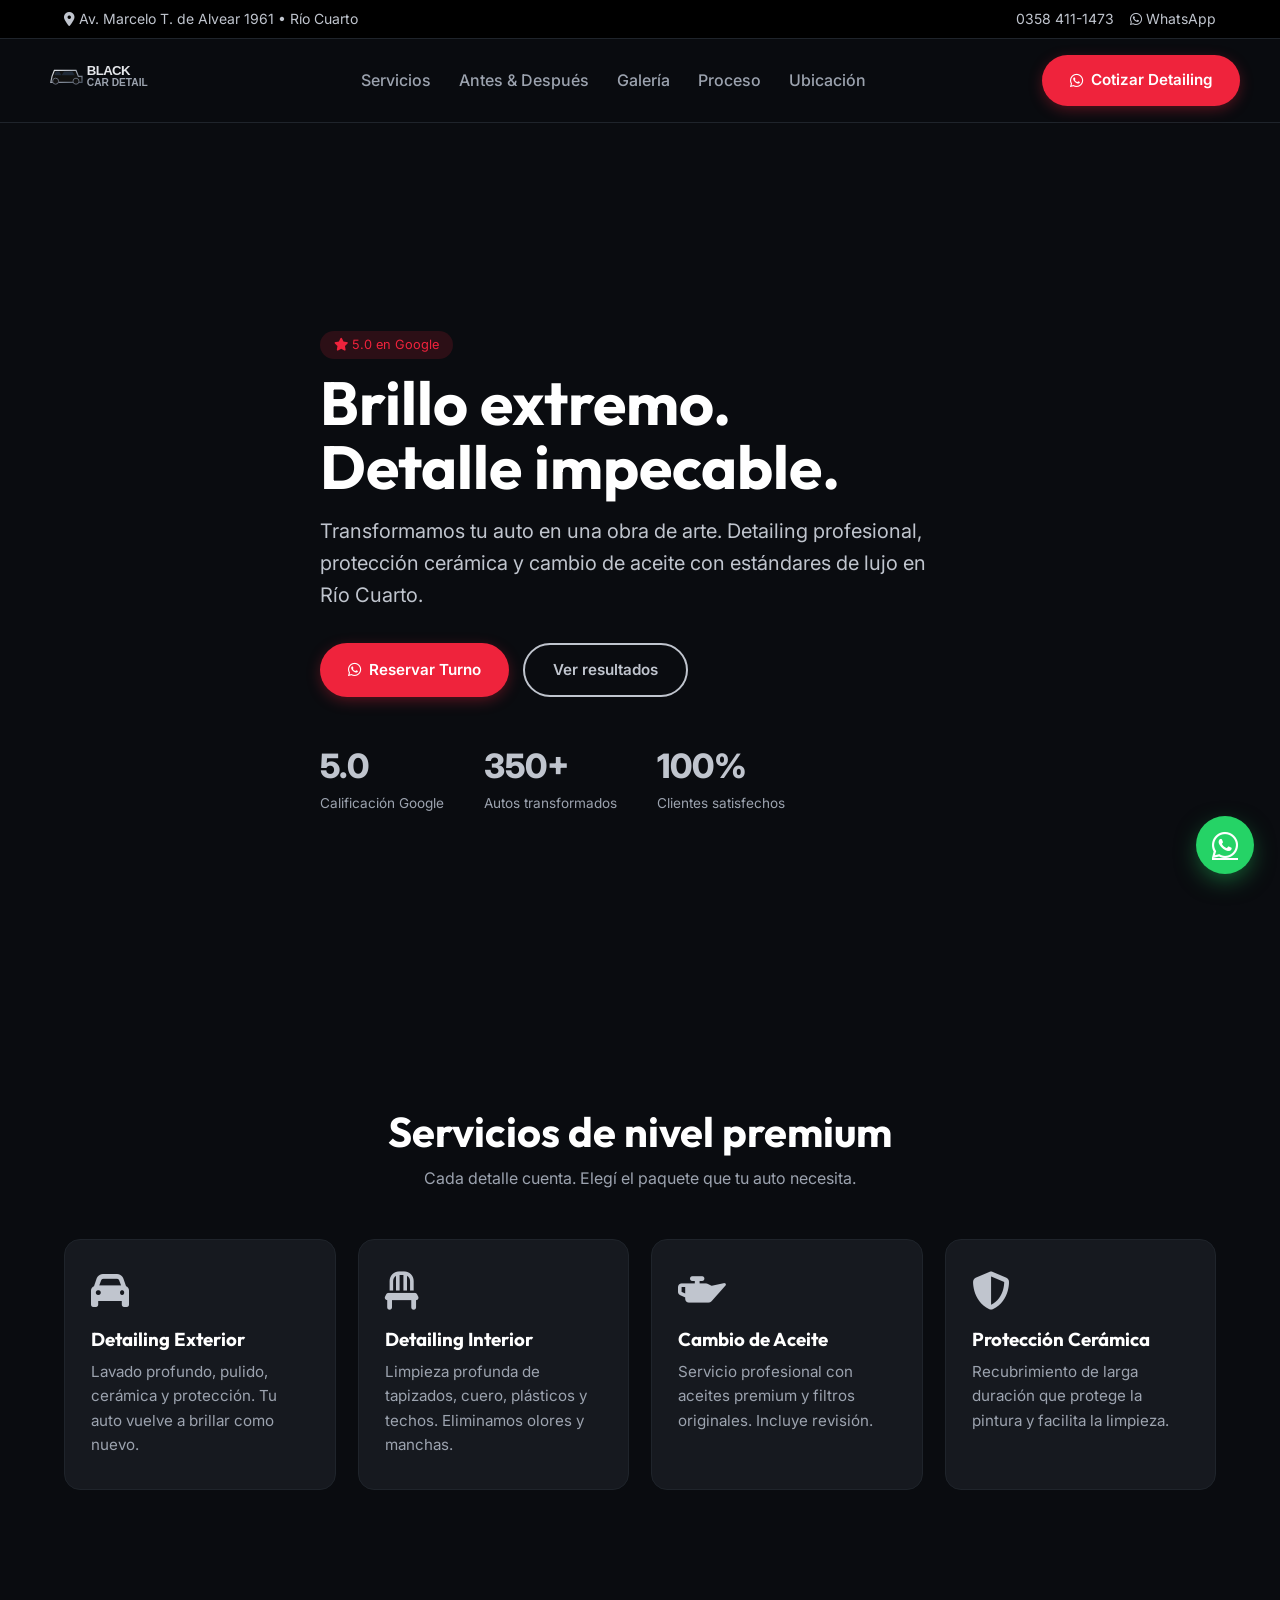
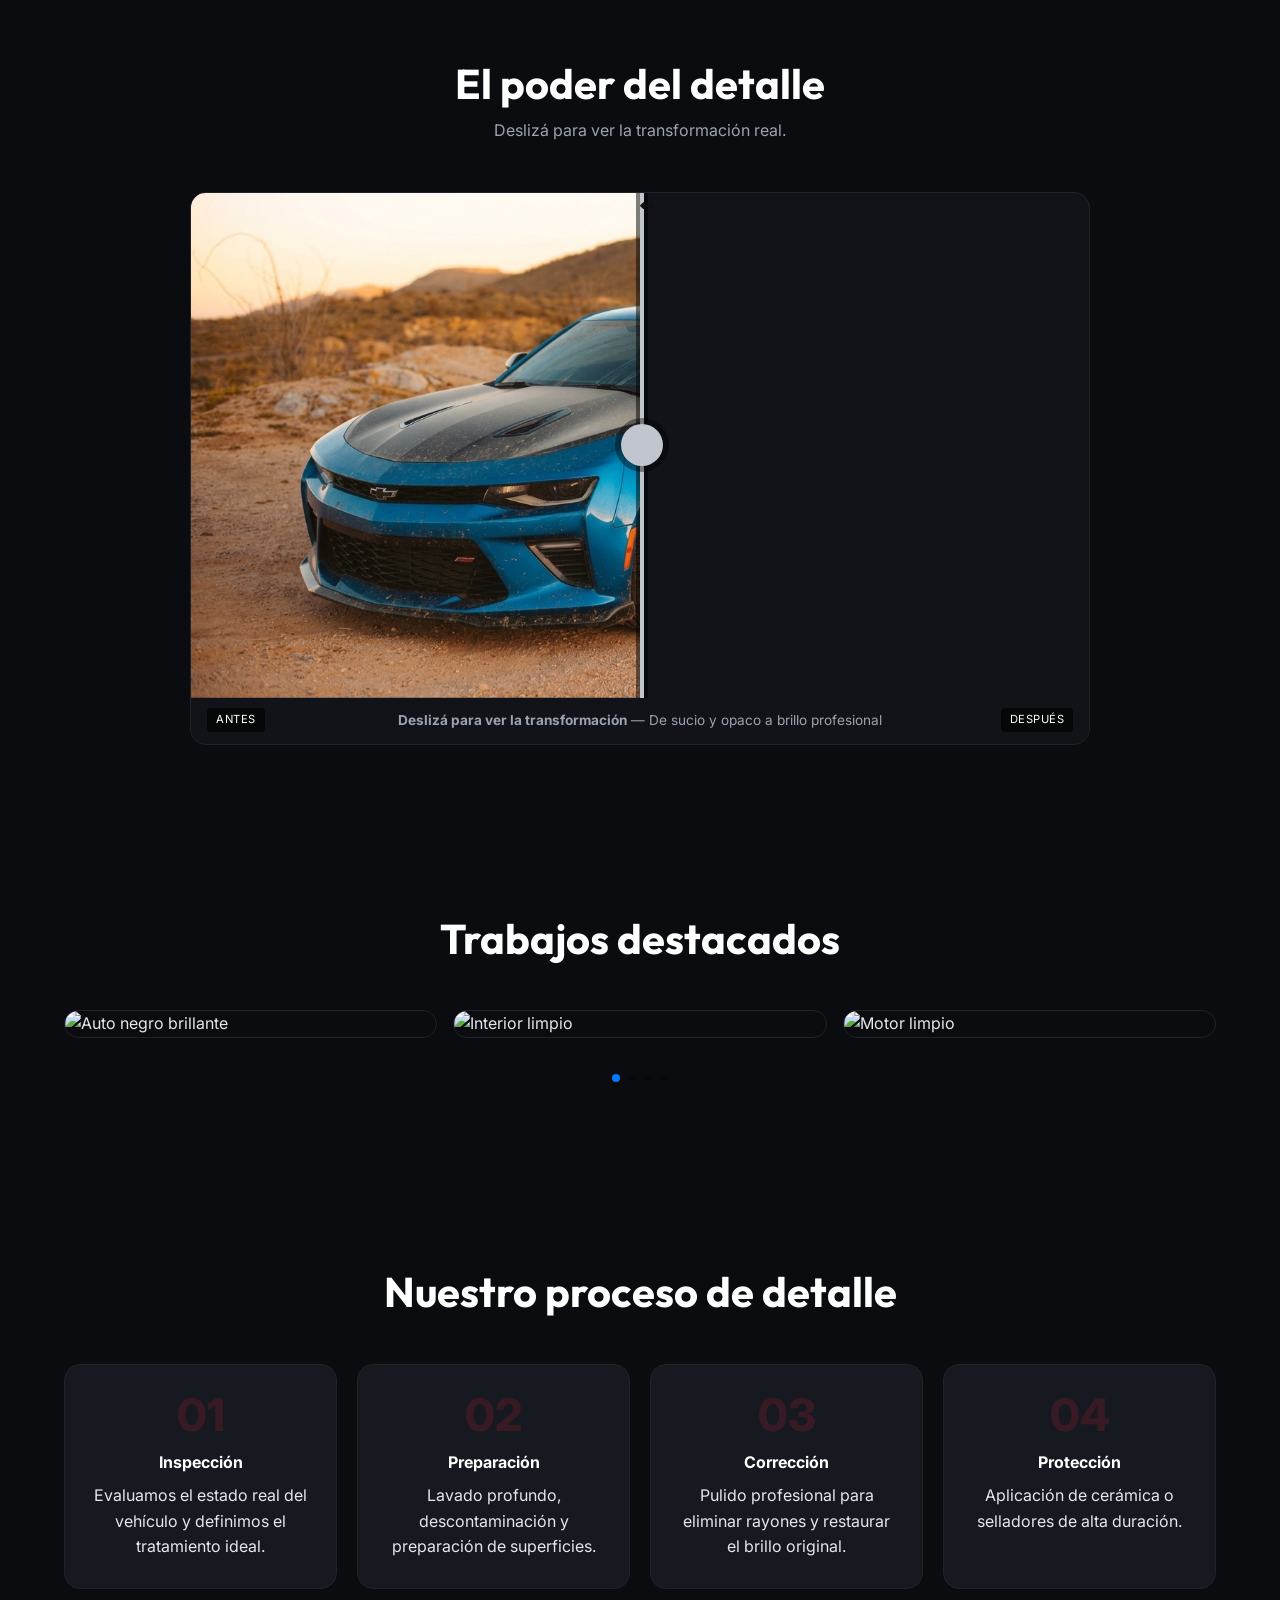
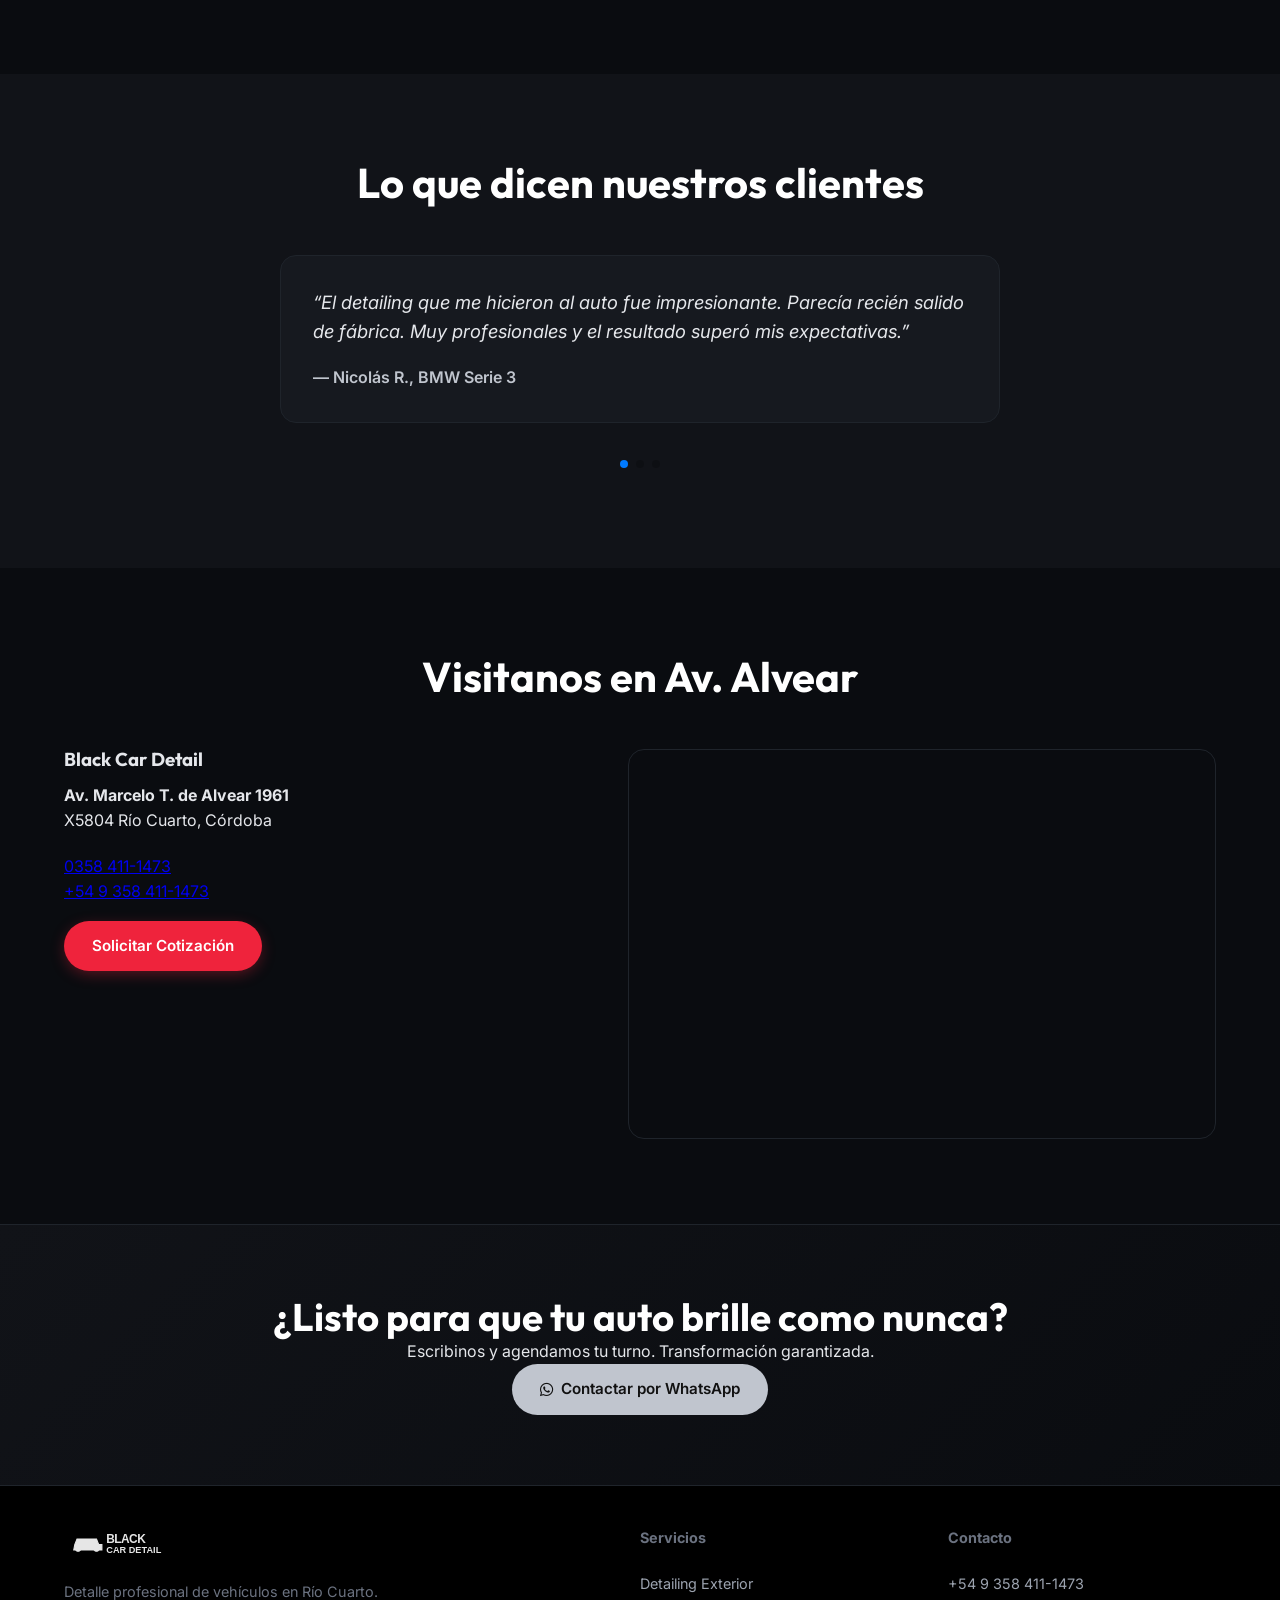
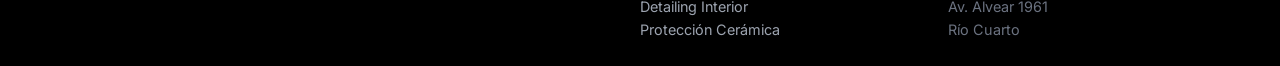
==== commit ae3a84d0: "polish: better styled ANTES/DESPUÉS labels on slider" ====
--- a/Black Car Detail/index.html
+++ b/Black Car Detail/index.html
@@ -150,8 +150,8 @@
         <div style="padding: 12px 20px; text-align: center; background: #111318; font-size: 0.85rem; color: #9CA3AF;">
           <strong>Deslizá para ver la transformación</strong> — De sucio y opaco a brillo profesional
         </div>
-        <div style="position: absolute; bottom: 12px; left: 20px; background: rgba(0,0,0,0.6); color: #fff; font-size: 0.7rem; padding: 2px 8px; border-radius: 4px;">ANTES</div>
-        <div style="position: absolute; bottom: 12px; right: 20px; background: rgba(0,0,0,0.6); color: #fff; font-size: 0.7rem; padding: 2px 8px; border-radius: 4px;">DESPUÉS</div>
+        <div class="ba-label ba-label-antes">ANTES</div>
+        <div class="ba-label ba-label-despues">DESPUÉS</div>
       </div>
     </div>
   </section>
--- a/Black Car Detail/styles.css
+++ b/Black Car Detail/styles.css
@@ -342,6 +342,22 @@
   color: #111;
   box-shadow: 0 0 0 6px rgba(0,0,0,0.4);
 }
+
+/* Antes / Después labels */
+.ba-label {
+  position: absolute;
+  bottom: 12px;
+  background: rgba(0,0,0,0.65);
+  color: #fff;
+  font-size: 0.7rem;
+  padding: 3px 9px;
+  border-radius: 4px;
+  letter-spacing: 0.5px;
+  z-index: 20;
+  pointer-events: none;
+}
+.ba-label-antes { left: 16px; }
+.ba-label-despues { right: 16px; }
 
 /* Swiper Gallery */
 .swiper {
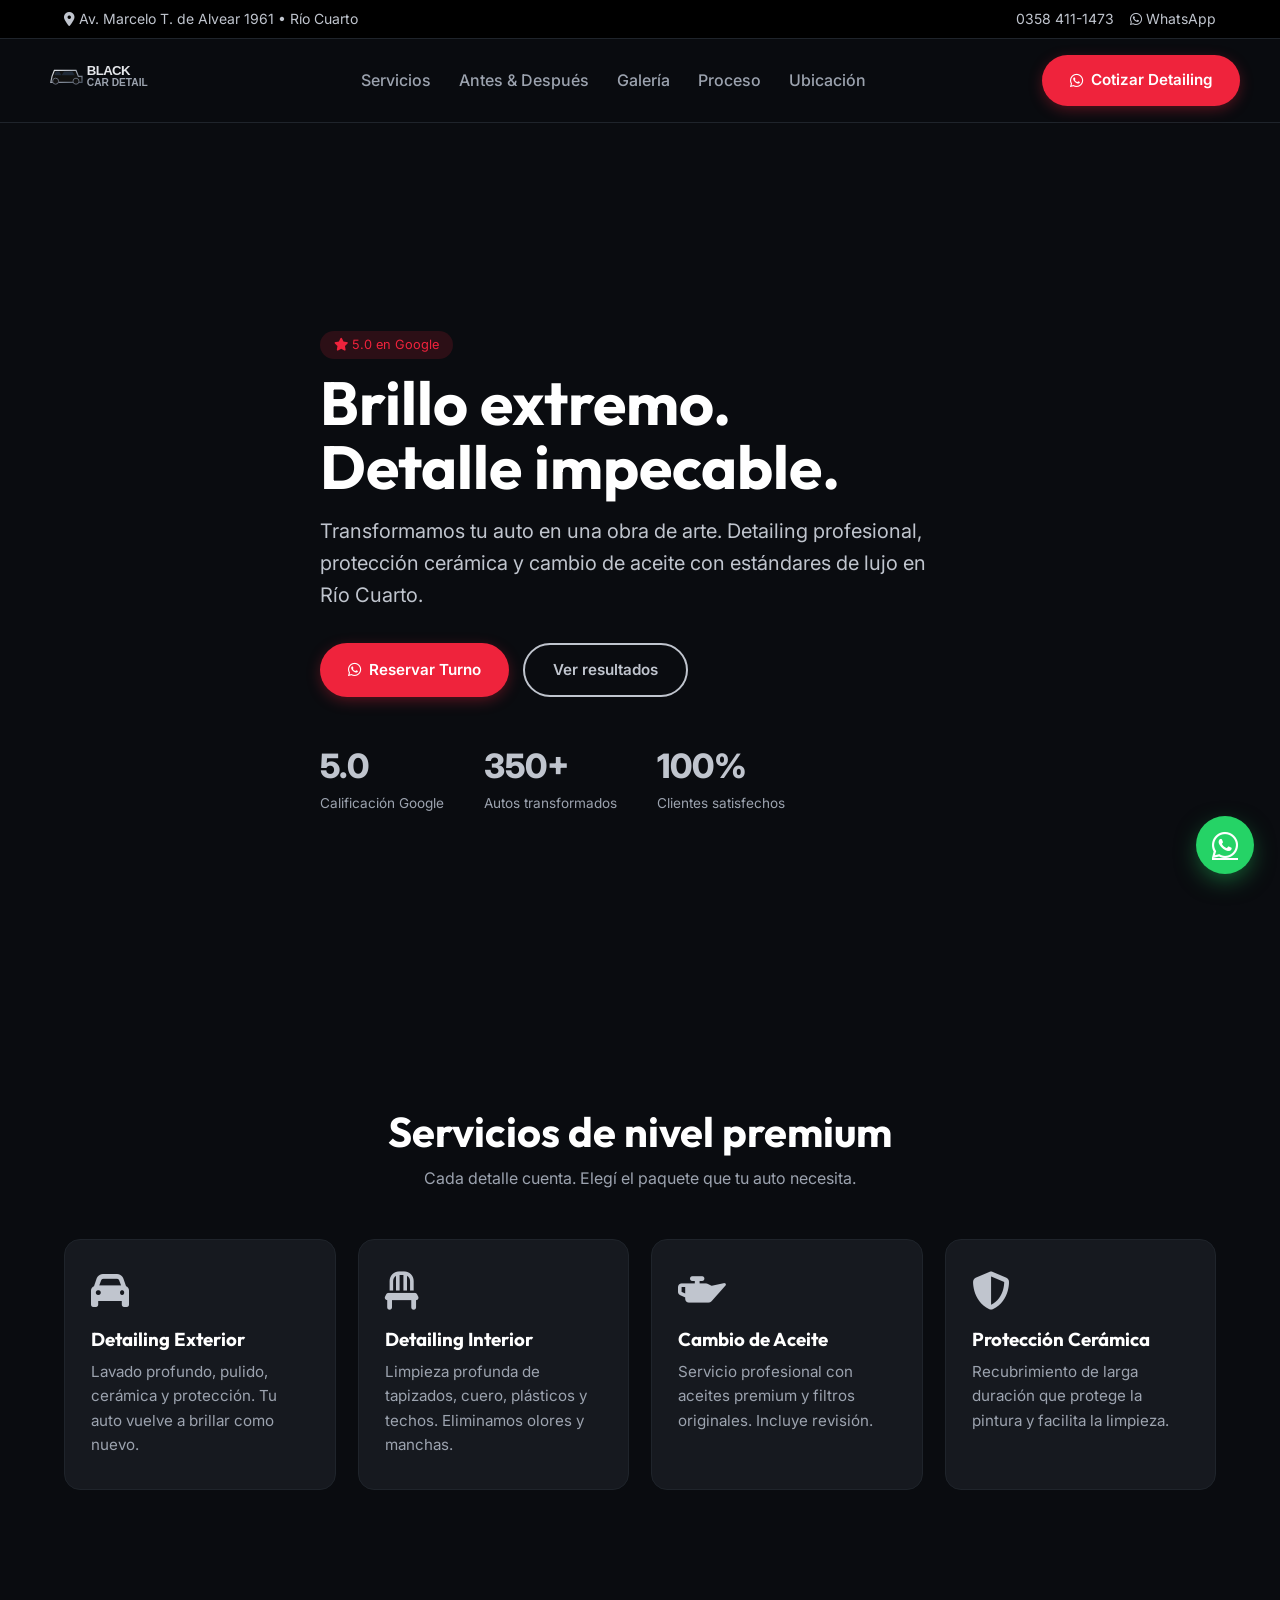
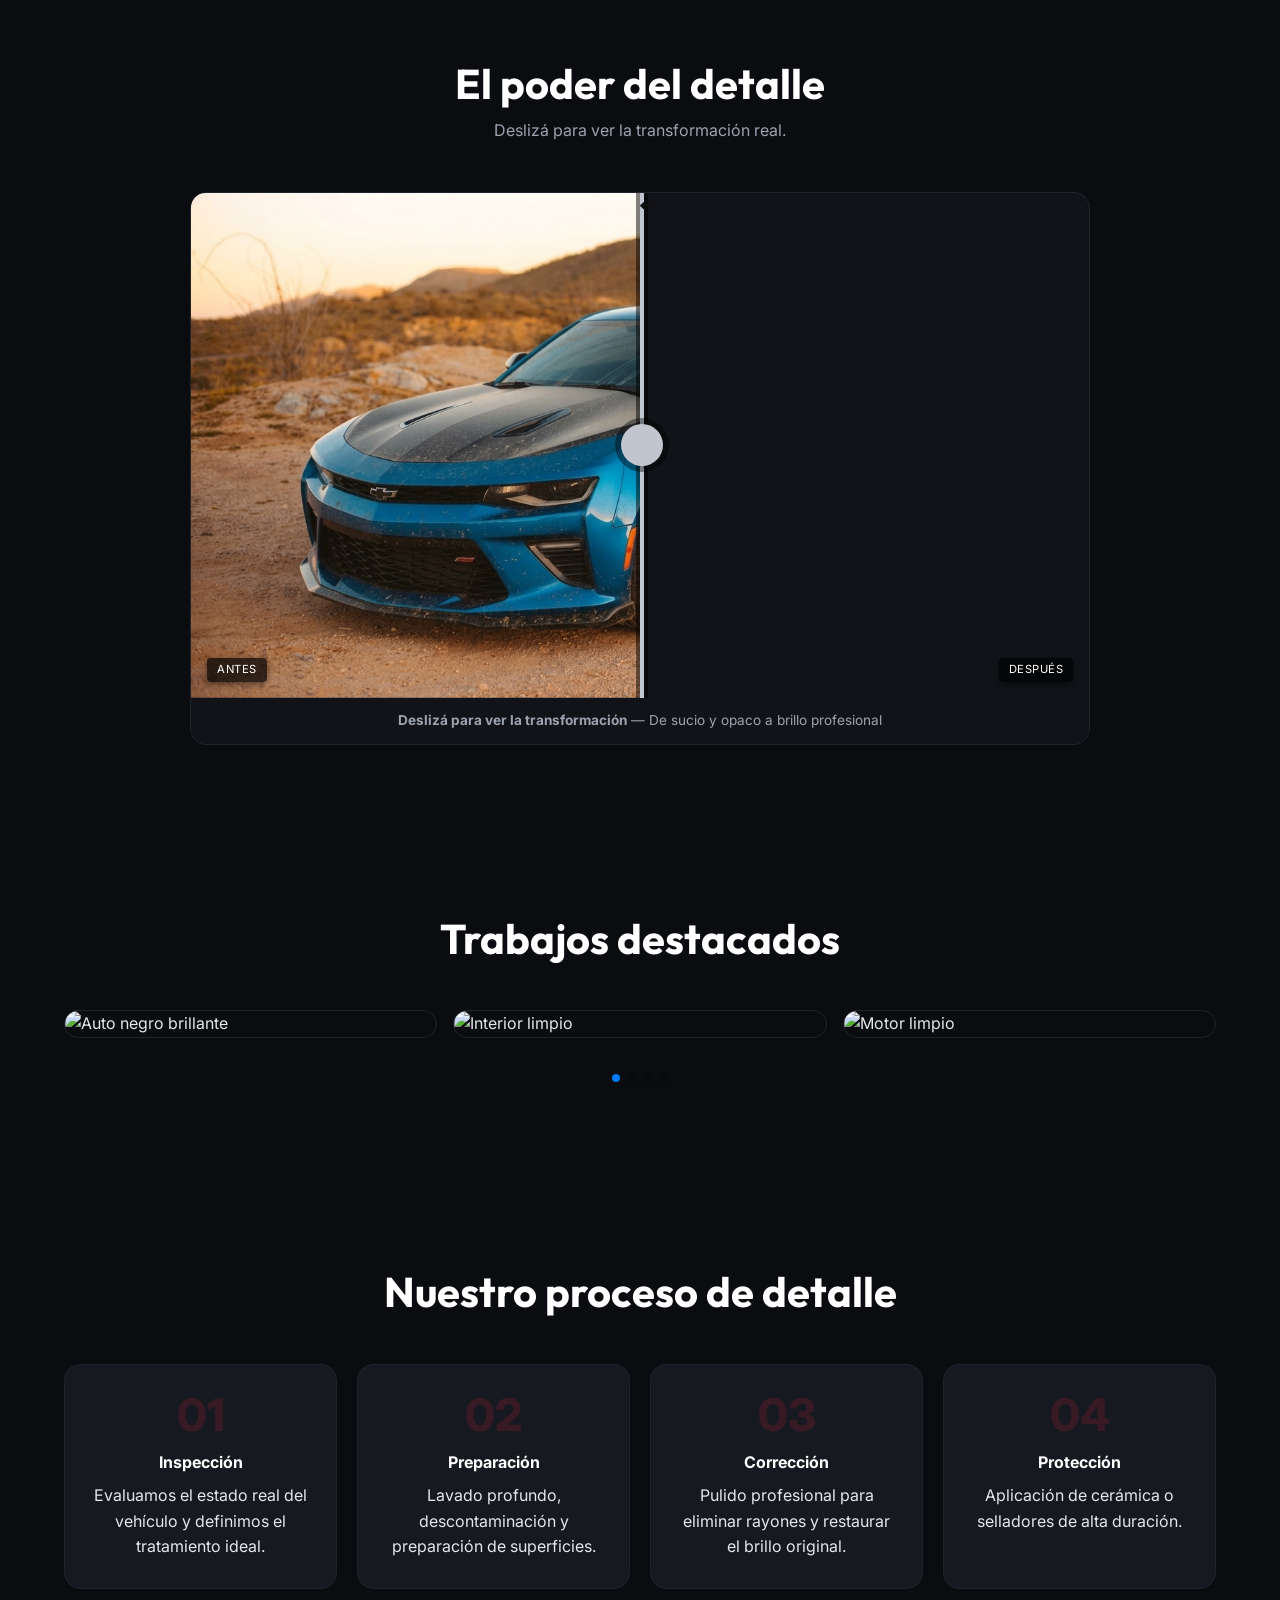
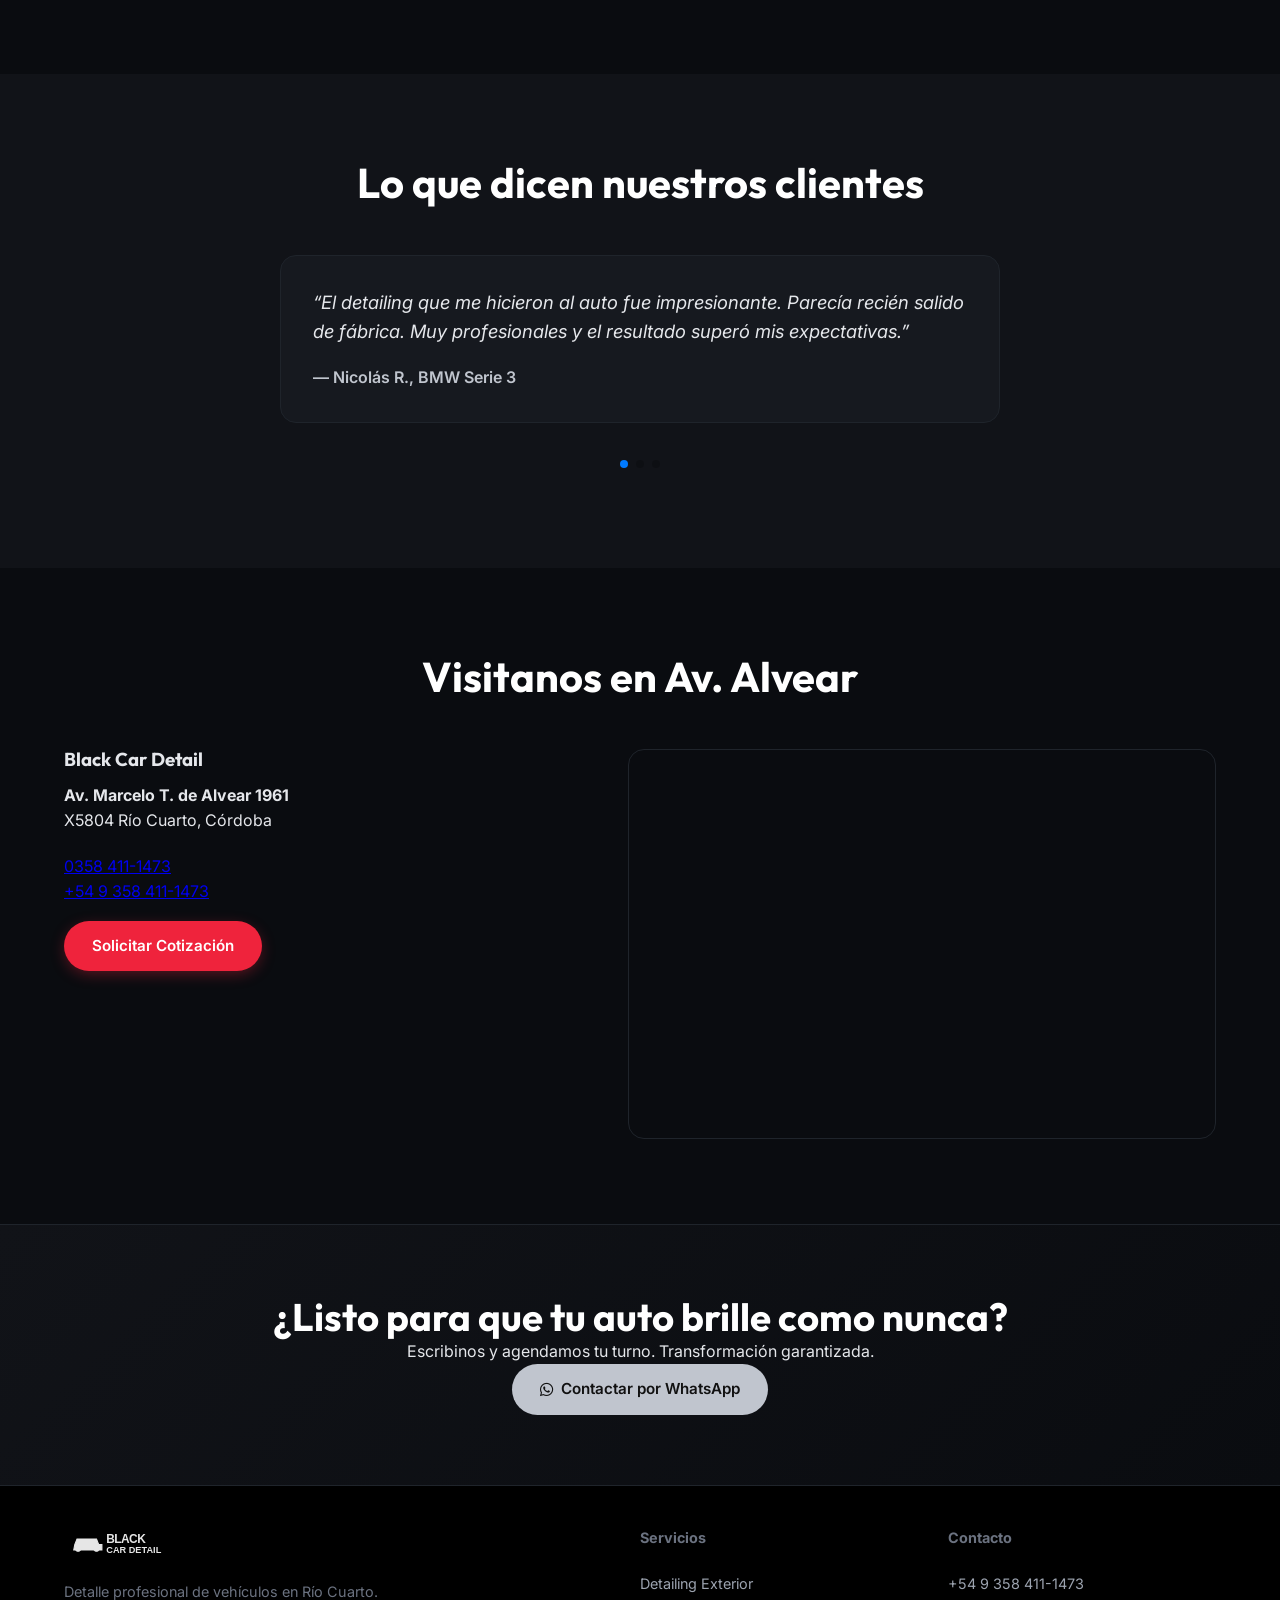
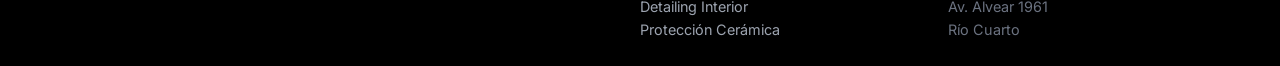
==== commit a3fde9cc: "fix: change after image to bright glossy blue car for better contrast in slider - Now after is a ver" ====
--- a/Black Car Detail/index.html
+++ b/Black Car Detail/index.html
@@ -139,19 +139,21 @@
 
       <div class="before-after">
         <div class="before-after-container" id="slider">
-          <!-- Clean / After (base image) -->
-          <img src="https://images.unsplash.com/photo-1618843479313-40f8c8f1a4e1?w=1200" alt="Después de detailing" class="after-img">
+          <!-- Clean / After (base image) - bright polished blue car -->
+          <img src="https://images.unsplash.com/photo-1583121274602-3e2820c69888?w=1200" alt="Después de detailing" class="after-img">
           <!-- Dirty / Before (the image you provided) -->
           <img src="assets/dirty-car.jpg" alt="Antes de detailing" class="before-img" id="beforeImg">
           <div class="slider-handle" id="sliderHandle">
             <i class="fas fa-arrows-alt-h" style="color:#111; font-size:14px;"></i>
           </div>
+
+          <!-- Labels inside container -->
+          <div class="ba-label ba-label-antes">ANTES</div>
+          <div class="ba-label ba-label-despues">DESPUÉS</div>
         </div>
         <div style="padding: 12px 20px; text-align: center; background: #111318; font-size: 0.85rem; color: #9CA3AF;">
           <strong>Deslizá para ver la transformación</strong> — De sucio y opaco a brillo profesional
         </div>
-        <div class="ba-label ba-label-antes">ANTES</div>
-        <div class="ba-label ba-label-despues">DESPUÉS</div>
       </div>
     </div>
   </section>
--- a/Black Car Detail/styles.css
+++ b/Black Car Detail/styles.css
@@ -346,15 +346,16 @@
 /* Antes / Después labels */
 .ba-label {
   position: absolute;
-  bottom: 12px;
-  background: rgba(0,0,0,0.65);
+  bottom: 16px;
+  background: rgba(0,0,0,0.7);
   color: #fff;
   font-size: 0.7rem;
-  padding: 3px 9px;
+  padding: 3px 10px;
   border-radius: 4px;
   letter-spacing: 0.5px;
   z-index: 20;
   pointer-events: none;
+  box-shadow: 0 2px 6px rgba(0,0,0,0.5);
 }
 .ba-label-antes { left: 16px; }
 .ba-label-despues { right: 16px; }
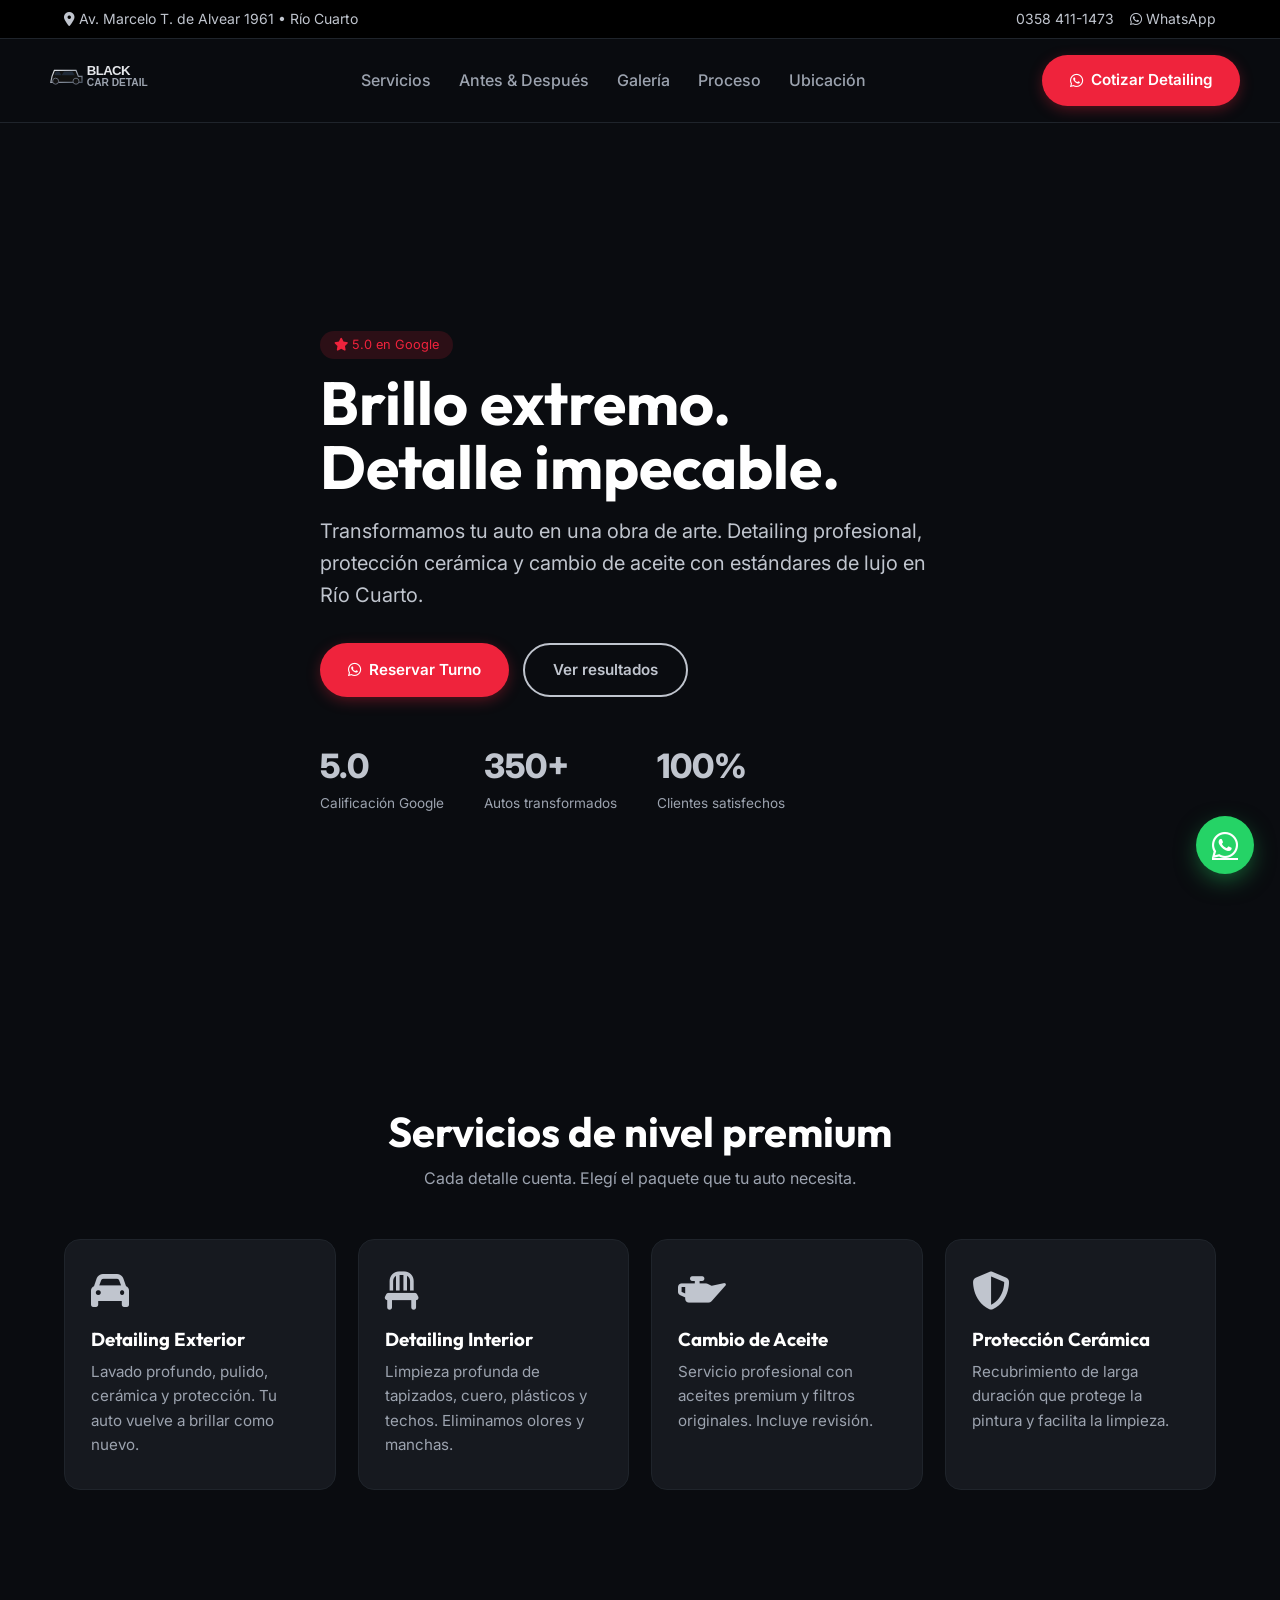
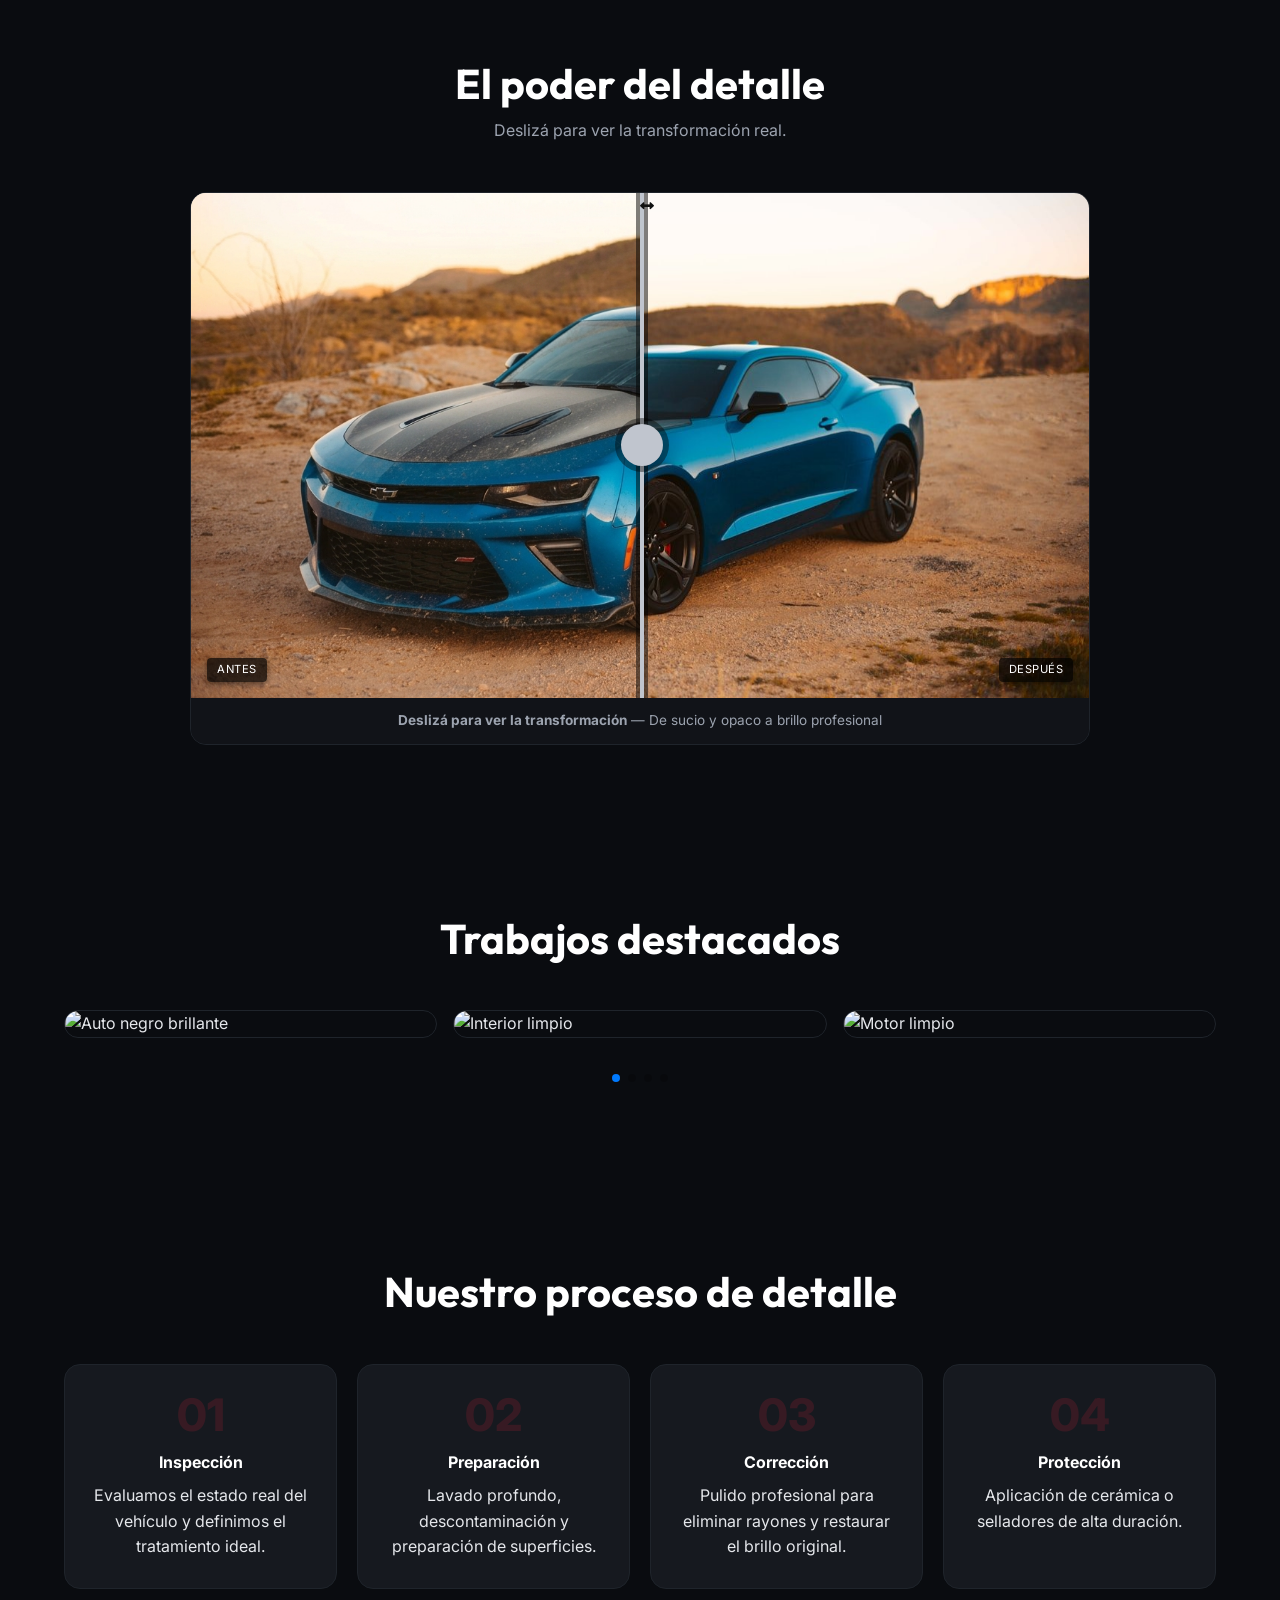
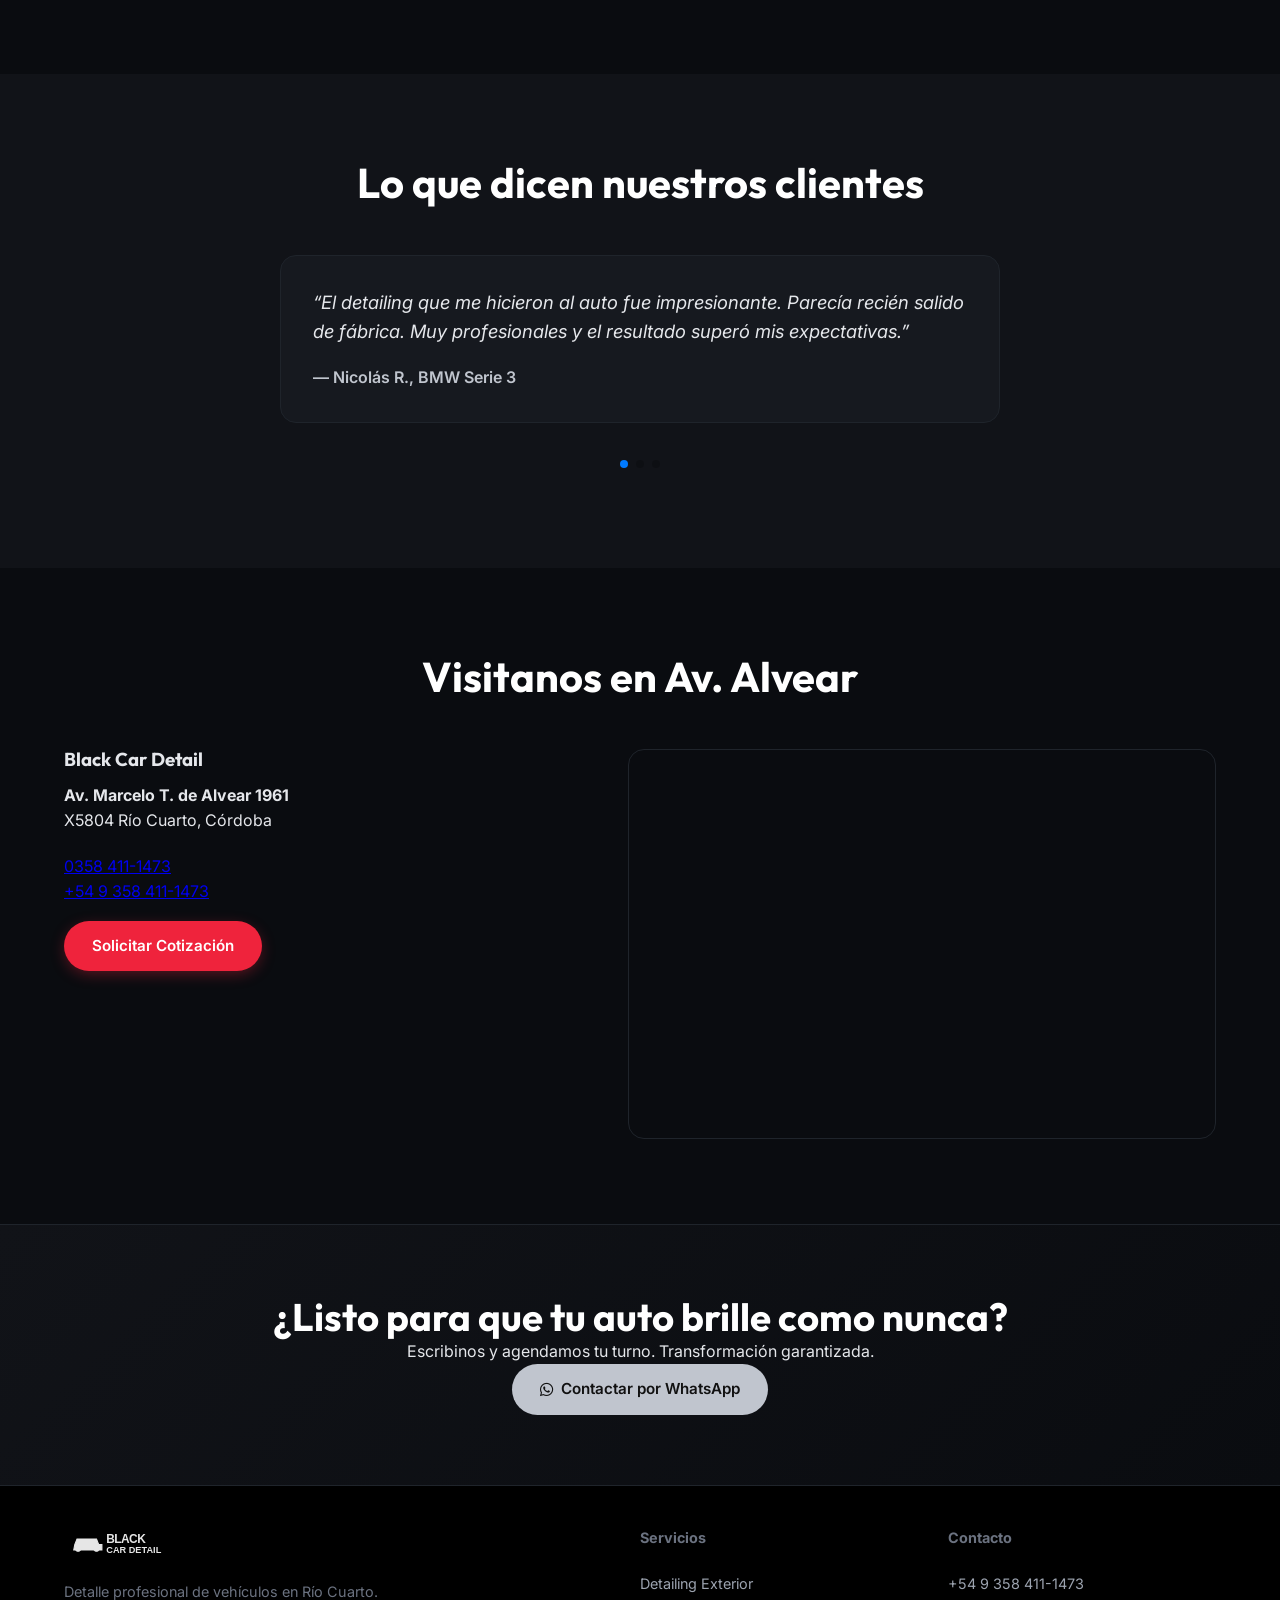
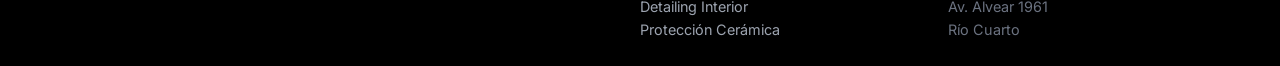
==== commit 74f63360: "update: use user's new clean Camaro photo as the 'después' in the before/after slider - Now dirty (a" ====
--- a/Black Car Detail/index.html
+++ b/Black Car Detail/index.html
@@ -139,8 +139,8 @@
 
       <div class="before-after">
         <div class="before-after-container" id="slider">
-          <!-- Clean / After (base image) - bright polished blue car -->
-          <img src="https://images.unsplash.com/photo-1583121274602-3e2820c69888?w=1200" alt="Después de detailing" class="after-img">
+          <!-- Clean / After (base image) - user's clean polished Camaro -->
+          <img src="assets/clean-car.jpg" alt="Después de detailing" class="after-img">
           <!-- Dirty / Before (the image you provided) -->
           <img src="assets/dirty-car.jpg" alt="Antes de detailing" class="before-img" id="beforeImg">
           <div class="slider-handle" id="sliderHandle">
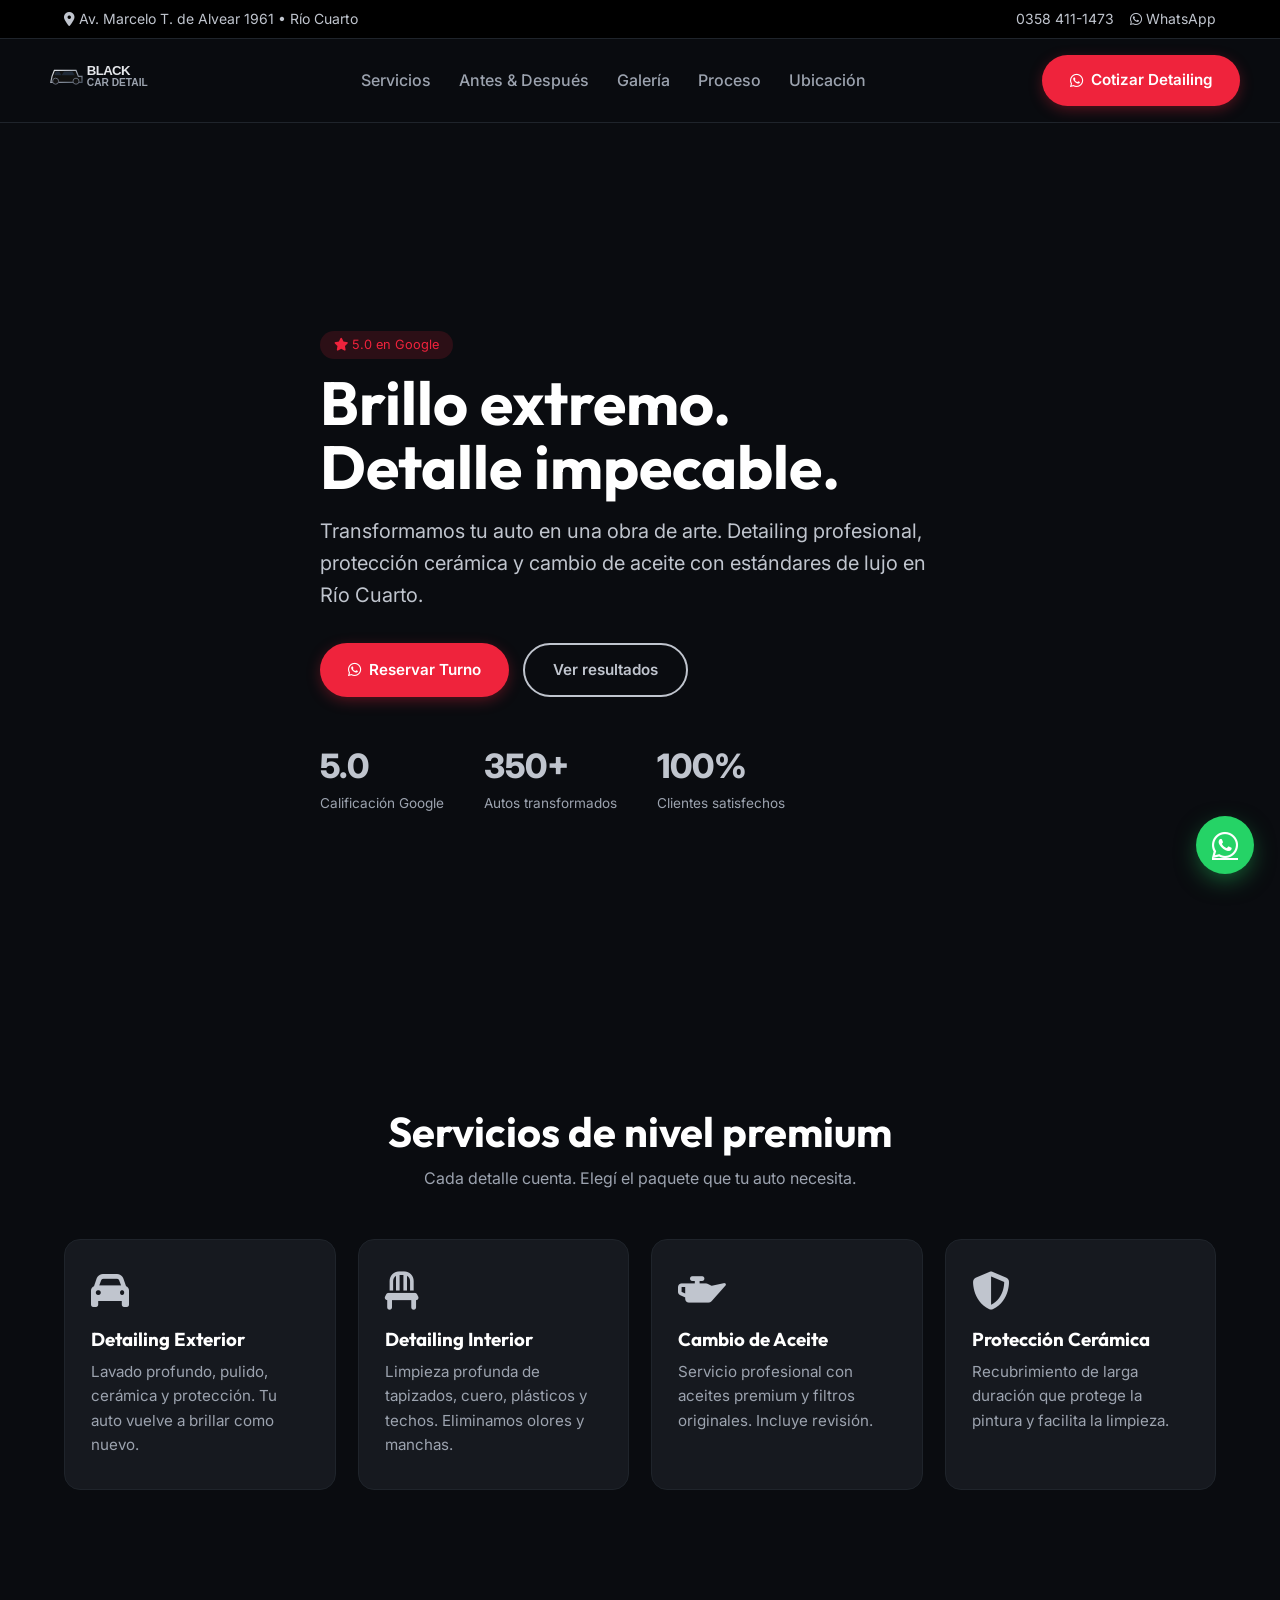
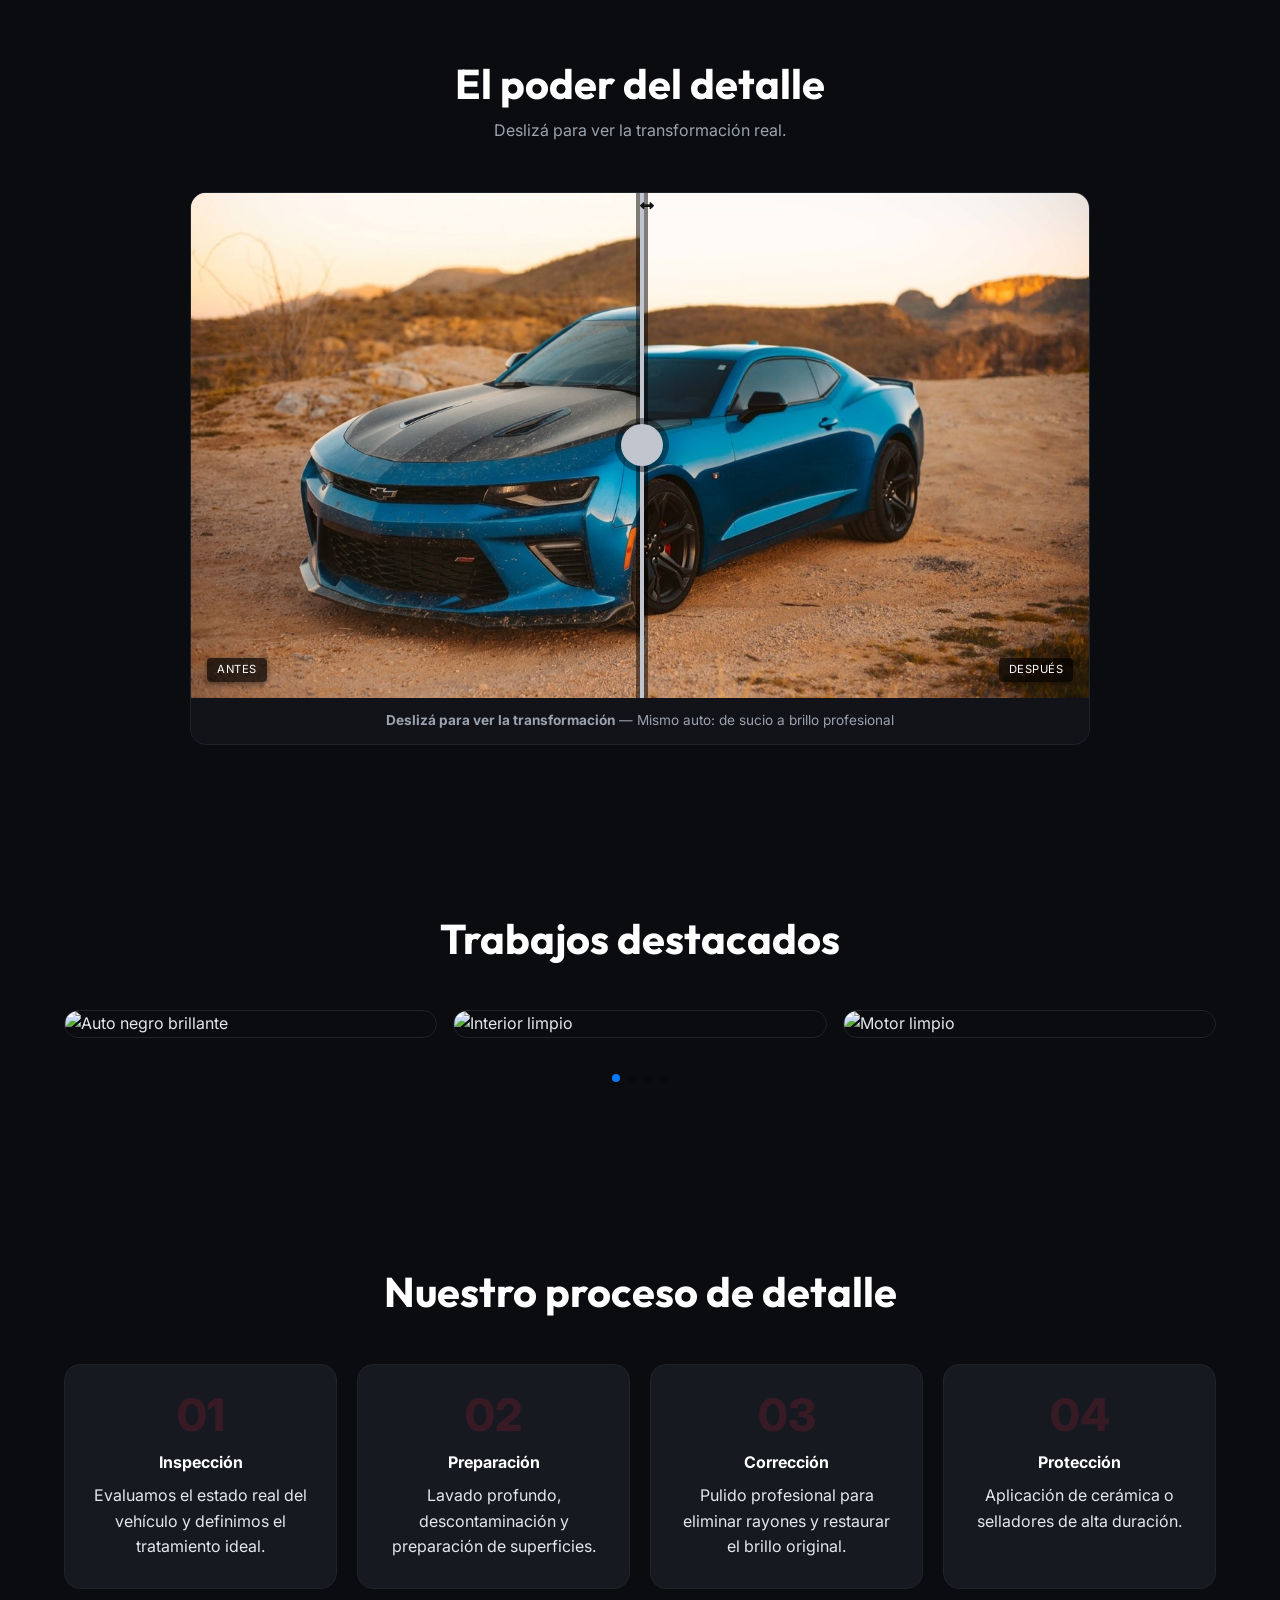
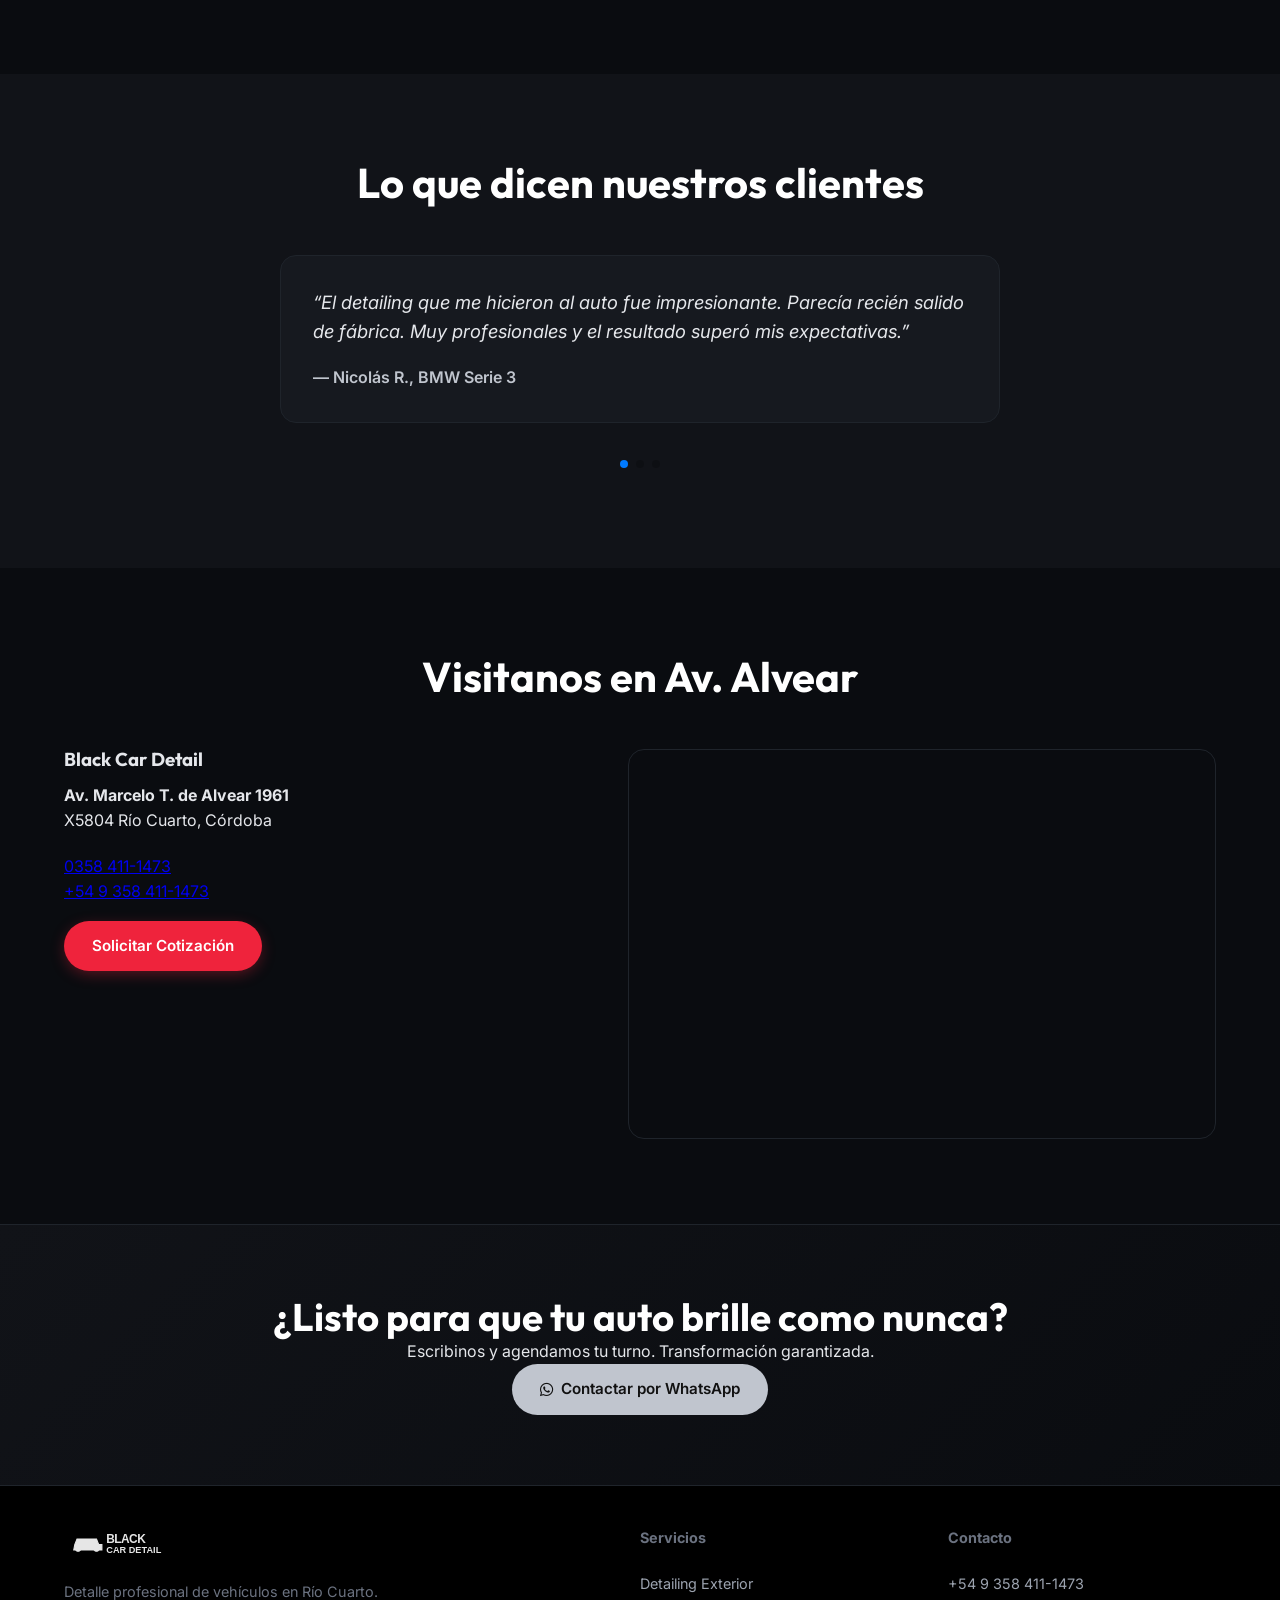
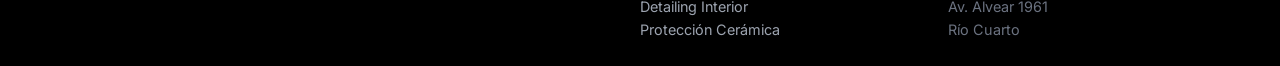
==== commit 38733c96: "improve: update slider caption to mention 'mismo auto'" ====
--- a/Black Car Detail/index.html
+++ b/Black Car Detail/index.html
@@ -152,7 +152,7 @@
           <div class="ba-label ba-label-despues">DESPUÉS</div>
         </div>
         <div style="padding: 12px 20px; text-align: center; background: #111318; font-size: 0.85rem; color: #9CA3AF;">
-          <strong>Deslizá para ver la transformación</strong> — De sucio y opaco a brillo profesional
+          <strong>Deslizá para ver la transformación</strong> — Mismo auto: de sucio a brillo profesional
         </div>
       </div>
     </div>
